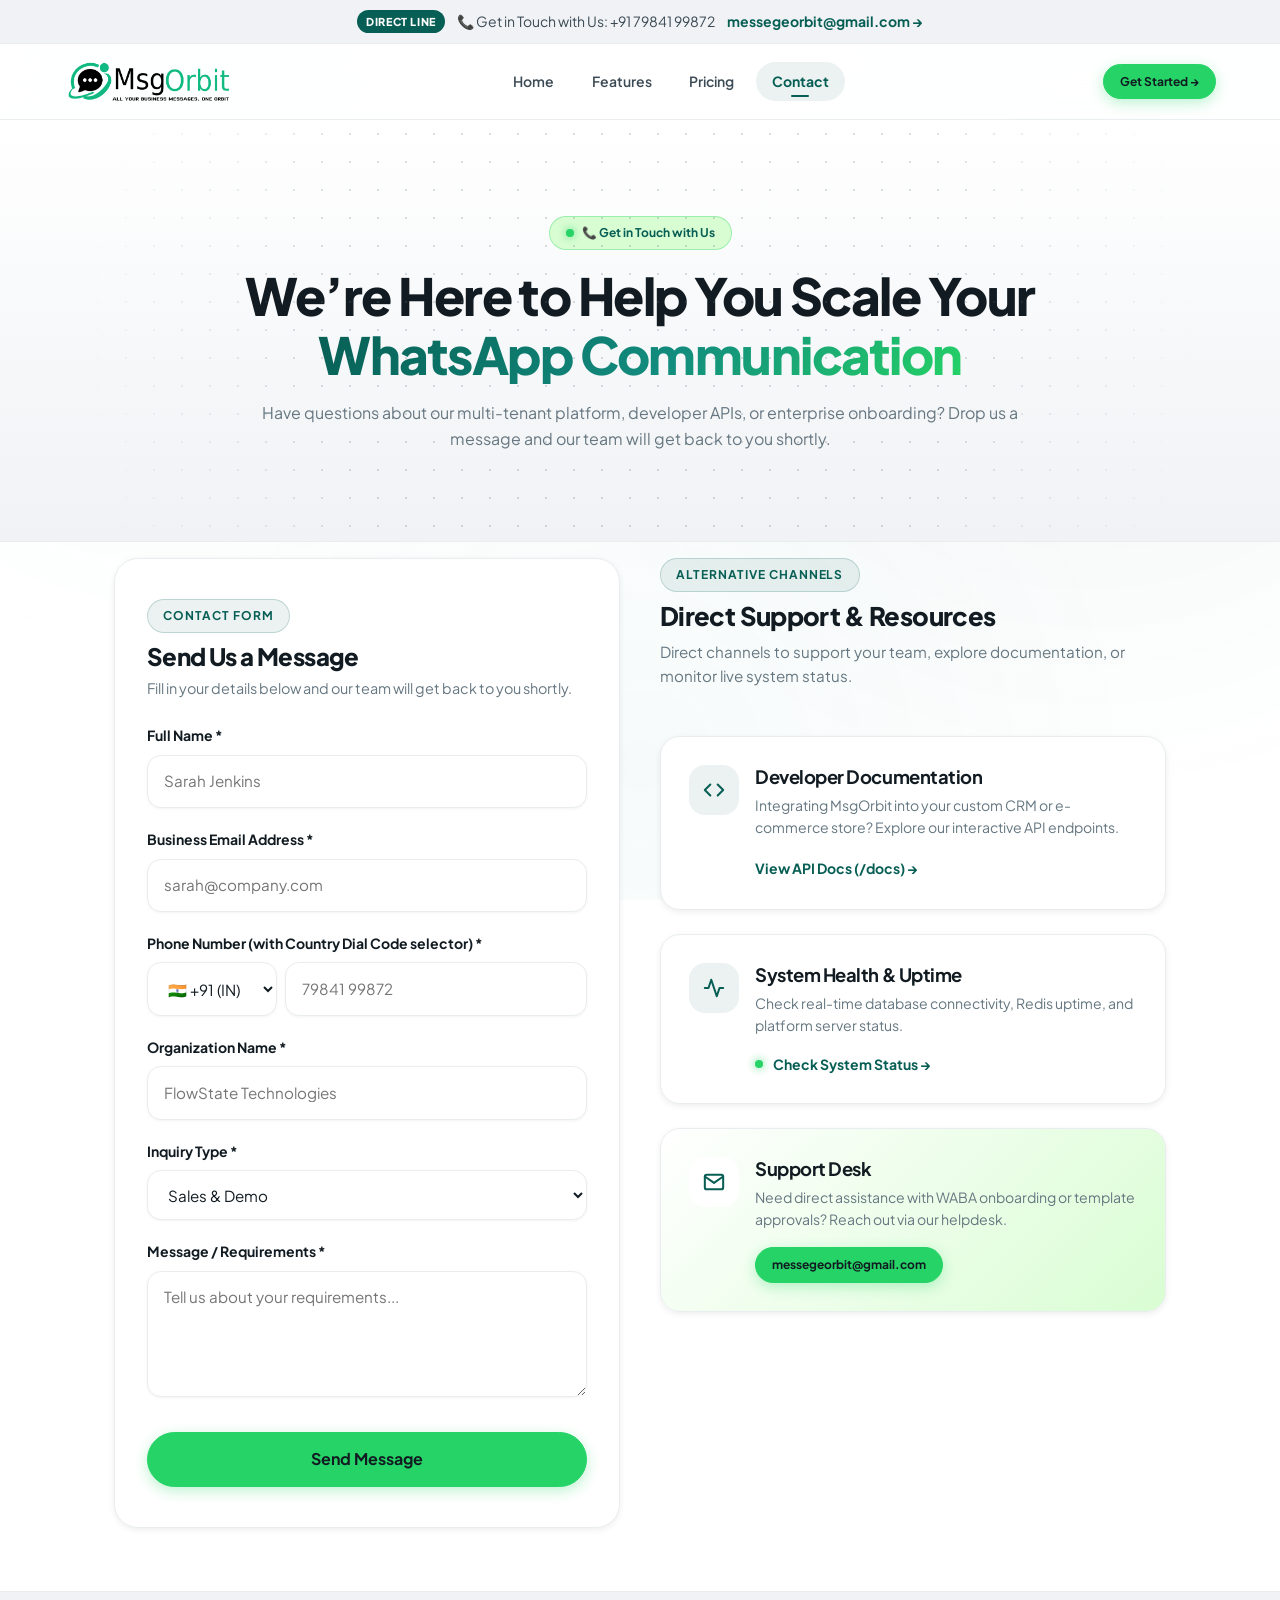
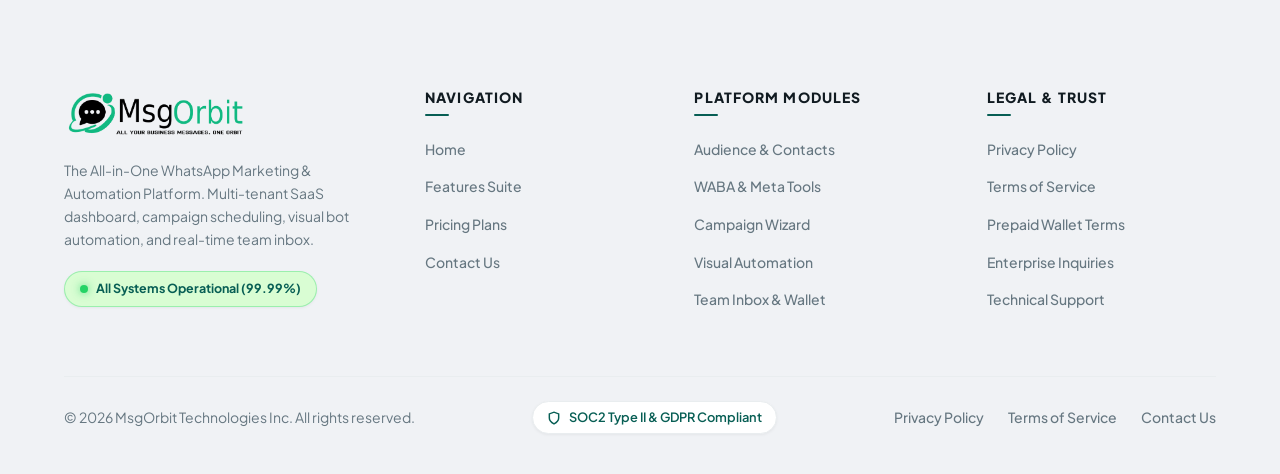
==== contact.html @ 4f94e197 "Remove interactive particle canvas and toast notification script; delete associated CSS styles; add " ====
<!DOCTYPE html>
<html lang="en">

<head>
  <meta charset="UTF-8">
  <meta name="viewport" content="width=device-width, initial-scale=1.0">
  <title>MsgOrbit | Get in Touch with Us &amp; Direct Support</title>
  <meta name="description" content="We’re here to help you scale your WhatsApp communication. Have questions about our multi-tenant platform, developer APIs, or enterprise onboarding? Drop us a message and our team will get back to you shortly.">
  <link rel="icon" type="image/png" href="assets/images/fav.png">
  <link rel="stylesheet" href="assets/css/style.css">
</head>

<body>

  <!-- LIGHT MESH BACKGROUND DECORATION -->
  <div class="light-mesh-glow" aria-hidden="true"></div>

  <!-- TOP ANNOUNCEMENT BAR -->
  <div class="top-announcement-bar">
    <span class="announcement-tag">DIRECT LINE</span>
    <span>📞 Get in Touch with Us: +91 79841 99872</span>
    <a href="mailto:messegeorbit@gmail.com" class="announcement-link">
      messegeorbit@gmail.com &rarr;
    </a>
  </div>

  <!-- HEADER / NAVBAR -->
  <header class="header">
    <div class="header-container">
      <a href="index.html" class="logo" aria-label="MsgOrbit Home">
        <img src="assets/images/logo.png" alt="MsgOrbit" class="brand-logo-img">
      </a>

      <!-- Desktop Navigation -->
      <nav class="nav-links">
        <a href="index.html" class="nav-link">Home</a>
        <a href="features.html" class="nav-link">Features</a>
        <a href="pricing.html" class="nav-link">Pricing</a>
        <a href="contact.html" class="nav-link active">Contact</a>
      </nav>

      <div class="nav-actions">
        <a href="contact.html" class="btn btn-primary btn-sm">Get Started &rarr;</a>
      </div>

      <!-- Mobile Hamburger Button -->
      <button class="menu-btn" aria-label="Toggle navigation menu">
        <span class="menu-line"></span>
        <span class="menu-line"></span>
        <span class="menu-line"></span>
      </button>
    </div>
  </header>

  <!-- Mobile Navigation Drawer -->
  <div class="mobile-nav">
    <nav class="mobile-links">
      <a href="index.html" class="mobile-link">Home</a>
      <a href="features.html" class="mobile-link">Features</a>
      <a href="pricing.html" class="mobile-link">Pricing</a>
      <a href="contact.html" class="mobile-link active">Contact</a>
    </nav>
    <div class="mobile-actions">
      <a href="contact.html" class="btn btn-primary btn-lg" style="width: 100%;">Get Started &rarr;</a>
    </div>
  </div>

  <!-- PAGE HEADER / HERO SECTION -->
  <section class="hero page-hero">
    <div class="hero-dot-bg"></div>

    <div class="container hero-content text-center">
      <div class="reveal">
        
        <!-- Eyebrow / Badge -->
        <div class="beacon-badge">
          <span class="beacon-dot"></span>
          <span>📞 Get in Touch with Us</span>
        </div>

        <!-- Headline -->
        <h1 class="hero-title">
          We’re Here to Help You Scale Your <br>
          <span class="hero-gradient-text">WhatsApp Communication</span>
        </h1>

        <!-- Subheadline -->
        <p class="hero-desc" style="max-width: 780px; margin: 0 auto 1.5rem;">
          Have questions about our multi-tenant platform, developer APIs, or enterprise onboarding? Drop us a message and our team will get back to you shortly.
        </p>

      </div>
    </div>
  </section>

  <!-- SECTION 1: CONTACT FORM & SECTION 2: ALTERNATIVE CHANNELS -->
  <section class="section-padding" style="padding-top: 1rem;">
    <div class="container" style="max-width: 1100px;">
      
      <div style="display: grid; grid-template-columns: repeat(auto-fit, minmax(320px, 1fr)); gap: 2.5rem; align-items: start;">
        
        <!-- Section 1: Contact Form -->
        <div class="card reveal" style="padding: 2.5rem 2rem; border-radius: var(--radius-2xl);">
          <div style="margin-bottom: 1.5rem;">
            <span class="section-tag" style="margin-bottom: 0.5rem;">Contact Form</span>
            <h2 style="font-size: 1.5rem; margin-bottom: 0.35rem;">Send Us a Message</h2>
            <p style="font-size: 0.9rem; color: var(--text-muted); margin: 0;">Fill in your details below and our team will get back to you shortly.</p>
          </div>

          <form id="contact-form">
            <div id="form-response-message" style="display: none; margin-bottom: 1.25rem;"></div>

            <!-- Full Name -->
            <div class="form-group">
              <label class="form-label" for="contact-fullname">Full Name *</label>
              <input type="text" id="contact-fullname" class="form-input" placeholder="Sarah Jenkins" required>
            </div>

            <!-- Business Email Address -->
            <div class="form-group">
              <label class="form-label" for="contact-email">Business Email Address *</label>
              <input type="email" id="contact-email" class="form-input" placeholder="sarah@company.com" required>
            </div>

            <!-- Phone Number (with Country Dial Code selector) -->
            <div class="form-group">
              <label class="form-label" for="contact-phone">Phone Number (with Country Dial Code selector) *</label>
              <div style="display: flex; gap: 0.5rem;">
                <select id="contact-dial-code" class="form-input" style="width: 130px; flex-shrink: 0; padding-right: 0.5rem;">
                  <option value="+91" selected>🇮🇳 +91 (IN)</option>
                  <option value="+1">🇺🇸 +1 (US)</option>
                  <option value="+44">🇬🇧 +44 (UK)</option>
                  <option value="+971">🇦🇪 +971 (UAE)</option>
                  <option value="+65">🇸🇬 +65 (SG)</option>
                  <option value="+61">🇦🇺 +61 (AU)</option>
                  <option value="+49">🇩🇪 +49 (DE)</option>
                </select>
                <input type="tel" id="contact-phone" class="form-input" placeholder="79841 99872" required>
              </div>
            </div>

            <!-- Organization Name -->
            <div class="form-group">
              <label class="form-label" for="contact-org">Organization Name *</label>
              <input type="text" id="contact-org" class="form-input" placeholder="FlowState Technologies" required>
            </div>

            <!-- Inquiry Type Dropdown -->
            <div class="form-group">
              <label class="form-label" for="contact-inquiry">Inquiry Type *</label>
              <select id="contact-inquiry" class="form-input" required>
                <option value="sales">Sales &amp; Demo</option>
                <option value="support">Technical Support</option>
                <option value="api">API Integration</option>
                <option value="billing">Billing / Wallet Top-Up</option>
              </select>
            </div>

            <!-- Message / Requirements -->
            <div class="form-group" style="margin-bottom: 1.75rem;">
              <label class="form-label" for="contact-msg">Message / Requirements *</label>
              <textarea id="contact-msg" class="form-input" rows="4" placeholder="Tell us about your requirements..." required></textarea>
            </div>

            <!-- Primary Button -->
            <button type="submit" class="btn btn-primary btn-lg" style="width: 100%;">Send Message</button>
          </form>
        </div>

        <!-- Section 2: Alternative Support & Developer Channels -->
        <div style="display: flex; flex-direction: column; gap: 1.5rem;">
          
          <div class="reveal">
            <span class="section-tag" style="margin-bottom: 0.5rem;">Alternative Channels</span>
            <h2 class="section-title" style="font-size: 1.6rem; text-align: left; margin-bottom: 0.5rem;">Direct Support &amp; Resources</h2>
            <p class="section-desc" style="text-align: left; font-size: 0.95rem; margin-bottom: 1.5rem;">Direct channels to support your team, explore documentation, or monitor live system status.</p>
          </div>

          <!-- Card 1: Developer Documentation -->
          <div class="card reveal delay-1" style="border-radius: var(--radius-xl); padding: 1.75rem;">
            <div style="display: flex; gap: 1rem; align-items: flex-start;">
              <div class="feature-icon-wrap" style="margin-bottom: 0; flex-shrink: 0;">
                <svg xmlns="http://www.w3.org/2000/svg" width="22" height="22" viewBox="0 0 24 24" fill="none" stroke="currentColor" stroke-width="2.2" stroke-linecap="round" stroke-linejoin="round">
                  <polyline points="16 18 22 12 16 6"></polyline>
                  <polyline points="8 6 2 12 8 18"></polyline>
                </svg>
              </div>
              <div>
                <h3 style="font-size: 1.15rem; margin-bottom: 0.35rem;">Developer Documentation</h3>
                <p style="font-size: 0.88rem; color: var(--text-muted); line-height: 1.55; margin-bottom: 1rem;">
                  Integrating MsgOrbit into your custom CRM or e-commerce store? Explore our interactive API endpoints.
                </p>
                <a href="index.html#developer" class="feature-link" style="margin-top: 0;">
                  View API Docs (/docs) &rarr;
                </a>
              </div>
            </div>
          </div>

          <!-- Card 2: System Health & Uptime -->
          <div id="status" class="card reveal delay-2" style="border-radius: var(--radius-xl); padding: 1.75rem;">
            <div style="display: flex; gap: 1rem; align-items: flex-start;">
              <div class="feature-icon-wrap" style="margin-bottom: 0; flex-shrink: 0;">
                <svg xmlns="http://www.w3.org/2000/svg" width="22" height="22" viewBox="0 0 24 24" fill="none" stroke="currentColor" stroke-width="2.2" stroke-linecap="round" stroke-linejoin="round">
                  <path d="M22 12h-4l-3 9L9 3l-3 9H2"></path>
                </svg>
              </div>
              <div>
                <h3 style="font-size: 1.15rem; margin-bottom: 0.35rem;">System Health &amp; Uptime</h3>
                <p style="font-size: 0.88rem; color: var(--text-muted); line-height: 1.55; margin-bottom: 1rem;">
                  Check real-time database connectivity, Redis uptime, and platform server status.
                </p>
                <div style="display: flex; align-items: center; gap: 0.6rem;">
                  <span class="beacon-dot"></span>
                  <a href="#status" class="feature-link" style="margin-top: 0; font-weight: 700; color: var(--primary-teal);">
                    Check System Status &rarr;
                  </a>
                </div>
              </div>
            </div>
          </div>

          <!-- Card 3: Support Desk -->
          <div class="card reveal delay-3" style="border-radius: var(--radius-xl); padding: 1.75rem; background: linear-gradient(135deg, var(--bg-surface-card) 0%, var(--brand-green-subtle) 100%);">
            <div style="display: flex; gap: 1rem; align-items: flex-start;">
              <div class="feature-icon-wrap" style="margin-bottom: 0; flex-shrink: 0; background-color: #FFFFFF;">
                <svg xmlns="http://www.w3.org/2000/svg" width="22" height="22" viewBox="0 0 24 24" fill="none" stroke="currentColor" stroke-width="2.2" stroke-linecap="round" stroke-linejoin="round">
                  <path d="M4 4h16c1.1 0 2 .9 2 2v12c0 1.1-.9 2-2 2H4c-1.1 0-2-.9-2-2V6c0-1.1.9-2 2-2z"></path>
                  <polyline points="22,6 12,13 2,6"></polyline>
                </svg>
              </div>
              <div>
                <h3 style="font-size: 1.15rem; margin-bottom: 0.35rem;">Support Desk</h3>
                <p style="font-size: 0.88rem; color: var(--text-muted); line-height: 1.55; margin-bottom: 1rem;">
                  Need direct assistance with WABA onboarding or template approvals? Reach out via our helpdesk.
                </p>
                <a href="mailto:messegeorbit@gmail.com" class="btn btn-primary btn-sm" style="display: inline-flex;">
                  messegeorbit@gmail.com
                </a>
              </div>
            </div>
          </div>

        </div>

      </div>

    </div>
  </section>

  <!-- FOOTER -->
  <footer class="footer">
    <div class="container">
      <div class="footer-grid">
        
        <!-- Brand Column -->
        <div class="footer-brand-col">
          <a href="index.html" class="logo footer-logo" aria-label="MsgOrbit Home">
            <img src="assets/images/logo.png" alt="MsgOrbit" class="brand-logo-img">
          </a>
          <p class="footer-brand-desc">
            The All-in-One WhatsApp Marketing &amp; Automation Platform. Multi-tenant SaaS dashboard, campaign scheduling, visual bot automation, and real-time team inbox.
          </p>
          <div class="footer-status-pill">
            <span class="footer-status-dot"></span>
            All Systems Operational (99.99%)
          </div>
        </div>

        <!-- Col 1: Platform Navigation -->
        <div>
          <h4 class="footer-col-heading">Navigation</h4>
          <ul class="footer-link-list">
            <li class="footer-link-item"><a href="index.html">Home</a></li>
            <li class="footer-link-item"><a href="features.html">Features Suite</a></li>
            <li class="footer-link-item"><a href="pricing.html">Pricing Plans</a></li>
            <li class="footer-link-item"><a href="contact.html">Contact Us</a></li>
          </ul>
        </div>

        <!-- Col 2: Platform Modules -->
        <div>
          <h4 class="footer-col-heading">Platform Modules</h4>
          <ul class="footer-link-list">
            <li class="footer-link-item"><a href="features.html#module-contacts">Audience &amp; Contacts</a></li>
            <li class="footer-link-item"><a href="features.html#module-waba">WABA &amp; Meta Tools</a></li>
            <li class="footer-link-item"><a href="features.html#module-campaigns">Campaign Wizard</a></li>
            <li class="footer-link-item"><a href="features.html#module-bots">Visual Automation</a></li>
            <li class="footer-link-item"><a href="features.html#module-inbox">Team Inbox &amp; Wallet</a></li>
          </ul>
        </div>

        <!-- Col 3: Legal & Trust -->
        <div>
          <h4 class="footer-col-heading">Legal &amp; Trust</h4>
          <ul class="footer-link-list">
            <li class="footer-link-item"><a href="privacy.html">Privacy Policy</a></li>
            <li class="footer-link-item"><a href="terms.html">Terms of Service</a></li>
            <li class="footer-link-item"><a href="pricing.html#wallet">Prepaid Wallet Terms</a></li>
            <li class="footer-link-item"><a href="contact.html">Enterprise Inquiries</a></li>
            <li class="footer-link-item"><a href="contact.html">Technical Support</a></li>
          </ul>
        </div>

      </div>

      <!-- Bottom Bar -->
      <div class="footer-bottom-bar">
        <div>&copy; 2026 MsgOrbit Technologies Inc. All rights reserved.</div>
        <div class="footer-compliance-tag">
          <svg xmlns="http://www.w3.org/2000/svg" width="14" height="14" viewBox="0 0 24 24" fill="none" stroke="currentColor" stroke-width="2.5"><path d="M12 22s8-4 8-10V5l-8-3-8 3v7c0 6 8 10 8 10z"/></svg>
          <span>SOC2 Type II &amp; GDPR Compliant</span>
        </div>
        <div class="footer-legal-links-wrap">
          <a href="privacy.html">Privacy Policy</a>
          <a href="terms.html">Terms of Service</a>
          <a href="contact.html">Contact Us</a>
        </div>
      </div>
    </div>
  </footer>

    <!-- SCROLL TO TOP (BOTTOM TO TOP) FLOATING BUTTON -->
  <button id="scrollTopBtn" class="scroll-top-btn" aria-label="Scroll to top" title="Scroll to top">
    <svg xmlns="http://www.w3.org/2000/svg" width="22" height="22" viewBox="0 0 24 24" fill="none" stroke="currentColor" stroke-width="2.5" stroke-linecap="round" stroke-linejoin="round">
      <polyline points="18 15 12 9 6 15"></polyline>
    </svg>
  </button>

  <!-- Unified Interactive JavaScript -->
  <script src="assets/js/script.js"></script>
</body>

</html>
---- assets/css/style.css ----
/* 
================================================================================
MsgOrbit — Modern WhatsApp Web-Inspired Design System (Light Theme Only)
================================================================================
Aesthetic: Official WhatsApp Web Light UI (Primary Teal, Brand Green, Crisp Charcoal)
Tokens: Clean CSS Custom Properties (:root) with zero specificity hacks
Typography: Plus Jakarta Sans / Inter modern sans-serif with centralized heading styles
Micro-Interactions: Fluid cubic-bezier(0.4, 0, 0.2, 1) hover states & scroll reveals
================================================================================
*/

/* 1. Google Fonts Import */
@import url('https://fonts.googleapis.com/css2?family=Plus+Jakarta+Sans:wght@400;500;600;700;800&family=Fira+Code:wght@400;500;600&display=swap');

/* 2. Centralized CSS Custom Properties (:root) */
:root {
  /* --- WhatsApp Official Web Color Tokens --- */
  --primary-teal: #075E54;
  --primary-teal-dark: #054C44;
  --primary-teal-hover: #0a7c6f;
  --primary-teal-light: rgba(7, 94, 84, 0.08);
  --primary-teal-subtle: rgba(7, 94, 84, 0.14);
  --primary-teal-border: rgba(7, 94, 84, 0.2);

  --brand-green: #25D366;
  --brand-green-hover: #20bd5a;
  --brand-green-dark: #128C7E;
  --brand-green-light: rgba(37, 211, 102, 0.12);
  --brand-green-subtle: #D9FDD3;
  --brand-green-border: rgba(37, 211, 102, 0.35);

  --bg-main: #FFFFFF;
  --bg-surface: #F0F2F5;
  --bg-surface-hover: #E9EDEF;
  --bg-surface-card: #FFFFFF;
  --bg-chat-wallpaper: #EFEAE2;
  --bg-chat-out: #D9FDD3;
  --bg-chat-in: #FFFFFF;

  --text-main: #111B21;
  --text-secondary: #3B4A54;
  --text-muted: #667781;
  --text-light: #8696A0;
  --text-white: #FFFFFF;

  --border-light: #E9EDEF;
  --border-subtle: #D1D7DB;
  --border-focus: #075E54;

  /* --- Semantic & Design System Aliases --- */
  --color-primary: var(--primary-teal);
  --color-primary-hover: var(--primary-teal-dark);
  --color-primary-light: var(--primary-teal-light);
  --color-primary-border: var(--primary-teal-border);
  --color-accent: var(--brand-green);
  --color-accent-hover: var(--brand-green-hover);
  --color-background: var(--bg-main);
  --color-surface: var(--bg-surface-card);
  --color-surface-subtle: var(--bg-surface);
  --color-surface-hover: var(--bg-surface-hover);
  --color-border: var(--border-light);
  --color-border-hover: var(--border-subtle);
  --color-text: var(--text-main);
  --color-text-secondary: var(--text-secondary);
  --color-text-muted: var(--text-muted);
  --color-text-light: var(--text-light);

  /* Status Colors */
  --color-green: #128C7E;
  --color-green-bg: #D9FDD3;
  --color-green-border: #86efac;
  --color-blue: #0084FF;
  --color-blue-bg: #E7F3FF;
  --color-blue-border: #BAE6FD;
  --color-amber: #D97706;
  --color-amber-bg: #FEF3C7;
  --color-amber-border: #FDE68A;
  --color-purple: #7C3AED;
  --color-purple-bg: #F3E8FF;
  --color-purple-border: #DDD6FE;
  --color-red: #DC2626;
  --color-red-bg: #FEF2F2;
  --color-red-border: #FECACA;

  /* Typography Scale */
  --font-heading: 'Plus Jakarta Sans', -apple-system, BlinkMacSystemFont, 'Segoe UI', Roboto, Helvetica, Arial, sans-serif;
  --font-body: 'Plus Jakarta Sans', -apple-system, BlinkMacSystemFont, 'Segoe UI', Roboto, Helvetica, Arial, sans-serif;
  --font-mono: 'Fira Code', ui-monospace, SFMono-Regular, Menlo, Monaco, Consolas, monospace;

  --fs-display: clamp(2.4rem, 5vw, 3.8rem);
  --fs-h1: clamp(2.1rem, 4vw, 3.25rem);
  --fs-h2: clamp(1.65rem, 3vw, 2.35rem);
  --fs-h3: clamp(1.2rem, 2vw, 1.45rem);
  --fs-h4: 1.125rem;
  --fs-body-lg: 1.125rem;
  --fs-body: 1rem;
  --fs-body-sm: 0.875rem;
  --fs-body-xs: 0.75rem;

  /* Fluid Spacing Scale */
  --spacing-xs: 0.5rem;   /* 8px */
  --spacing-sm: 1rem;     /* 16px */
  --spacing-md: 1.5rem;   /* 24px */
  --spacing-lg: 2.5rem;   /* 40px */
  --spacing-xl: 4rem;     /* 64px */
  --spacing-2xl: 6rem;    /* 96px */
  --container-max: 1200px;

  /* Rounded Corner Radii */
  --radius-xs: 6px;
  --radius-sm: 10px;
  --radius-md: 14px;
  --radius-lg: 16px;
  --radius-xl: 20px;
  --radius-2xl: 24px;
  --radius-full: 9999px;

  /* WhatsApp Clean Elevation Shadows */
  --shadow-xs: 0 1px 3px rgba(11, 20, 26, 0.05);
  --shadow-sm: 0 2px 6px rgba(11, 20, 26, 0.07);
  --shadow-md: 0 6px 18px rgba(11, 20, 26, 0.08);
  --shadow-lg: 0 12px 32px rgba(11, 20, 26, 0.10);
  --shadow-xl: 0 20px 48px rgba(11, 20, 26, 0.12);
  --shadow-hover: 0 14px 34px rgba(7, 94, 84, 0.13);
  --shadow-green-glow: 0 8px 24px rgba(37, 211, 102, 0.32);
  --shadow-teal-glow: 0 8px 24px rgba(7, 94, 84, 0.22);

  /* Micro-Interaction Easing */
  --ease-whatsapp: cubic-bezier(0.4, 0, 0.2, 1);
  --transition-fast: 180ms var(--ease-whatsapp);
  --transition-base: 300ms var(--ease-whatsapp);
  --transition-slow: 450ms var(--ease-whatsapp);
}

/* 3. Global Reset & Base Styles */
*, *::before, *::after {
  box-sizing: border-box;
  margin: 0;
  padding: 0;
}

html {
  scroll-behavior: smooth;
  font-size: 16px;
  -webkit-text-size-adjust: 100%;
}

body {
  background-color: var(--bg-main);
  color: var(--text-main);
  font-family: var(--font-body);
  font-size: var(--fs-body);
  line-height: 1.6;
  -webkit-font-smoothing: antialiased;
  -moz-osx-font-smoothing: grayscale;
  overflow-x: hidden;
  min-height: 100vh;
  display: flex;
  flex-direction: column;
}

/* Centralized Heading Typography */
h1, h2, h3, h4, h5, h6,
.h1, .h2, .h3, .h4, .h5, .h6,
.hero-title, .section-title, .page-hero-title,
.why-card-title, .feature-title, .pricing-plan-name,
.feature-category-title, .cta-title {
  font-family: var(--font-heading);
  color: var(--text-main);
  font-weight: 800;
  letter-spacing: -0.025em;
  line-height: 1.2;
}

h1, .h1, .hero-title, .page-hero-title {
  font-size: var(--fs-h1);
  font-weight: 800;
  letter-spacing: -0.03em;
  line-height: 1.15;
}

h2, .h2, .section-title, .feature-category-title, .cta-title {
  font-size: var(--fs-h2);
  font-weight: 800;
  letter-spacing: -0.025em;
  line-height: 1.25;
}

h3, .h3, .why-card-title, .feature-title, .pricing-plan-name {
  font-size: var(--fs-h3);
  font-weight: 700;
  line-height: 1.35;
}

h4, .h4 {
  font-size: var(--fs-h4);
  font-weight: 600;
  line-height: 1.4;
}

p {
  color: var(--text-muted);
  line-height: 1.65;
}

a {
  color: inherit;
  text-decoration: none;
  transition: all var(--transition-fast);
}

img, svg {
  display: block;
  max-width: 100%;
}

button, input, select, textarea {
  font: inherit;
}

::selection {
  background-color: var(--brand-green-subtle);
  color: var(--primary-teal);
}

/* Custom Scrollbar */
::-webkit-scrollbar {
  width: 9px;
  height: 9px;
}
::-webkit-scrollbar-track {
  background: var(--bg-surface);
}
::-webkit-scrollbar-thumb {
  background: var(--border-subtle);
  border-radius: var(--radius-full);
}
::-webkit-scrollbar-thumb:hover {
  background: var(--text-light);
}

/* 4. Layout & Grid Containers */
.container {
  width: 100%;
  max-width: var(--container-max);
  margin-left: auto;
  margin-right: auto;
  padding-left: var(--spacing-md);
  padding-right: var(--spacing-md);
}

.section-padding {
  padding: var(--spacing-xl) 0;
}

.text-center {
  text-align: center;
}

.section-header {
  text-align: center;
  max-width: 760px;
  margin: 0 auto var(--spacing-xl);
}

.section-tag {
  display: inline-block;
  background-color: var(--primary-teal-light);
  color: var(--primary-teal);
  border: 1px solid var(--primary-teal-border);
  font-size: var(--fs-body-xs);
  font-weight: 700;
  text-transform: uppercase;
  letter-spacing: 0.08em;
  padding: 0.4rem 0.95rem;
  border-radius: var(--radius-full);
  margin-bottom: var(--spacing-xs);
}

.section-title, .dark-section-title {
  font-size: var(--fs-h2);
  color: var(--text-main);
  margin-bottom: var(--spacing-xs);
}

.section-desc, .dark-section-desc {
  font-size: var(--fs-body-lg);
  color: var(--text-muted);
  line-height: 1.6;
}

/* WhatsApp Gradient Accent Text */
.hero-gradient-text, .gradient-text {
  background: linear-gradient(135deg, var(--primary-teal) 0%, #128C7E 55%, var(--brand-green) 100%);
  -webkit-background-clip: text;
  -webkit-text-fill-color: transparent;
  display: inline-block;
}

/* 5. Background Glow & Mesh */
.light-mesh-glow {
  position: fixed;
  top: 0;
  left: 0;
  width: 100vw;
  height: 100vh;
  z-index: -10;
  pointer-events: none;
  overflow: hidden;
  background: 
    radial-gradient(circle at 15% 15%, rgba(37, 211, 102, 0.05) 0%, transparent 40%),
    radial-gradient(circle at 85% 25%, rgba(7, 94, 84, 0.06) 0%, transparent 45%),
    radial-gradient(circle at 50% 85%, rgba(18, 140, 126, 0.04) 0%, transparent 50%);
}

.hero-dot-bg {
  position: absolute;
  inset: 0;
  background-image: radial-gradient(rgba(102, 119, 129, 0.25) 1.2px, transparent 1.2px);
  background-size: 28px 28px;
  mask-image: radial-gradient(circle at 50% 50%, black 45%, transparent 85%);
  pointer-events: none;
  z-index: 1;
}

/* 6. Top Announcement Bar */
.top-announcement-bar {
  background-color: var(--bg-surface);
  border-bottom: 1px solid var(--border-light);
  padding: 0.6rem var(--spacing-sm);
  font-size: var(--fs-body-sm);
  color: var(--text-secondary);
  display: flex;
  align-items: center;
  justify-content: center;
  gap: 0.75rem;
  text-align: center;
  z-index: 1001;
  position: relative;
}

.announcement-tag, .announcement-pill {
  background-color: var(--primary-teal);
  color: #FFFFFF;
  font-size: 0.68rem;
  font-weight: 800;
  padding: 0.2rem 0.55rem;
  border-radius: var(--radius-full);
  text-transform: uppercase;
  letter-spacing: 0.06em;
}

.announcement-link {
  color: var(--primary-teal);
  font-weight: 700;
  display: inline-flex;
  align-items: center;
  gap: 0.25rem;
  transition: transform var(--transition-fast), color var(--transition-fast);
}

.announcement-link:hover {
  color: var(--primary-teal-dark);
  transform: translateX(3px);
}

/* 7. Header & Navigation */
.header, .futuristic-header {
  position: sticky;
  top: 0;
  z-index: 1000;
  background: rgba(255, 255, 255, 0.88);
  backdrop-filter: blur(16px);
  -webkit-backdrop-filter: blur(16px);
  border-bottom: 1px solid rgba(233, 237, 239, 0.9);
  transition: background 0.3s cubic-bezier(0.4, 0, 0.2, 1), box-shadow 0.3s cubic-bezier(0.4, 0, 0.2, 1), border-color 0.3s cubic-bezier(0.4, 0, 0.2, 1);
}

.header-scrolled {
  background: rgba(255, 255, 255, 0.98);
  box-shadow: 0 4px 20px rgba(11, 20, 26, 0.06);
  border-bottom-color: var(--border-light);
}

.header-container, .nav-container, .futuristic-nav-wrap {
  display: flex;
  align-items: center;
  justify-content: space-between;
  padding: 0.85rem var(--spacing-md);
  max-width: var(--container-max);
  margin: 0 auto;
  gap: 1.5rem;
}

.logo {
  display: flex;
  align-items: center;
  text-decoration: none;
  transition: opacity 0.2s cubic-bezier(0.4, 0, 0.2, 1), transform 0.2s cubic-bezier(0.4, 0, 0.2, 1);
}

.logo:hover {
  opacity: 0.92;
  transform: translateY(-1px);
}

.brand-logo-img {
  height: 48px;
  width: auto;
  object-fit: contain;
  display: block;
}

.footer-logo .brand-logo-img {
  height: 52px;
}

.nav-links, .futuristic-links {
  display: flex;
  align-items: center;
  gap: 0.35rem;
}

.nav-link, .nav-link-futuristic {
  position: relative;
  color: var(--text-secondary);
  font-size: var(--fs-body-sm);
  font-weight: 600;
  padding: 0.5rem 1rem;
  border-radius: var(--radius-full);
  transition: color 0.25s cubic-bezier(0.4, 0, 0.2, 1), background-color 0.25s cubic-bezier(0.4, 0, 0.2, 1);
  display: inline-flex;
  align-items: center;
  gap: 0.4rem;
  text-decoration: none;
}

.nav-link::after, .nav-link-futuristic::after {
  content: '';
  position: absolute;
  bottom: 4px;
  left: 50%;
  width: 0;
  height: 2px;
  background-color: var(--primary-teal);
  border-radius: 2px;
  transition: width 0.25s cubic-bezier(0.4, 0, 0.2, 1), transform 0.25s cubic-bezier(0.4, 0, 0.2, 1);
  transform: translateX(-50%);
}

.nav-link:hover, .nav-link-futuristic:hover {
  color: var(--primary-teal);
  background-color: var(--primary-teal-light);
}

.nav-link:hover::after, .nav-link-futuristic:hover::after,
.nav-link.active::after, .nav-link-futuristic.active::after {
  width: 18px;
}

.nav-link.active, .nav-link-futuristic.active {
  color: var(--primary-teal);
  font-weight: 700;
  background-color: var(--primary-teal-light);
}

.nav-actions, .futuristic-actions {
  display: flex;
  align-items: center;
  gap: 0.75rem;
}

/* Mobile Hamburger Menu */
.menu-btn {
  display: none;
  flex-direction: column;
  justify-content: center;
  align-items: center;
  gap: 5px;
  width: 44px;
  height: 44px;
  background: transparent;
  border: none;
  cursor: pointer;
  z-index: 1010;
  padding: 10px;
  border-radius: var(--radius-sm);
  transition: background-color var(--transition-fast);
}

.menu-btn:hover {
  background-color: var(--primary-teal-light);
}

.menu-line {
  width: 22px;
  height: 2.5px;
  background-color: var(--text-main);
  border-radius: 2px;
  transition: all 0.3s cubic-bezier(0.4, 0, 0.2, 1);
}

.menu-btn.active .menu-line:nth-child(1) {
  transform: translateY(7.5px) rotate(45deg);
  background-color: var(--primary-teal);
}
.menu-btn.active .menu-line:nth-child(2) {
  opacity: 0;
  transform: scaleX(0);
}
.menu-btn.active .menu-line:nth-child(3) {
  transform: translateY(-7.5px) rotate(-45deg);
  background-color: var(--primary-teal);
}

.mobile-nav {
  position: fixed;
  top: 0;
  left: 0;
  width: 100%;
  height: 100vh;
  height: 100dvh;
  background: rgba(255, 255, 255, 0.98);
  backdrop-filter: blur(20px);
  -webkit-backdrop-filter: blur(20px);
  z-index: 1005;
  display: flex;
  flex-direction: column;
  padding: 90px 1.5rem 2rem;
  transform: translateY(-100%);
  opacity: 0;
  visibility: hidden;
  transition: transform 0.35s cubic-bezier(0.4, 0, 0.2, 1),
              opacity 0.3s cubic-bezier(0.4, 0, 0.2, 1),
              visibility 0.3s cubic-bezier(0.4, 0, 0.2, 1);
  border-bottom: 1px solid var(--border-light);
  overflow-y: auto;
  -webkit-overflow-scrolling: touch;
}

.mobile-nav.active {
  transform: translateY(0);
  opacity: 1;
  visibility: visible;
}

.mobile-links {
  display: flex;
  flex-direction: column;
  gap: 0.25rem;
  margin-bottom: 2rem;
}

.mobile-link {
  color: var(--text-main);
  font-size: 1.15rem;
  font-weight: 700;
  padding: 0.9rem 0.5rem;
  border-bottom: 1px solid var(--border-light);
  transition: color var(--transition-fast), background-color var(--transition-fast);
  border-radius: var(--radius-xs);
  display: flex;
  align-items: center;
}

.mobile-link:hover, .mobile-link.active {
  color: var(--primary-teal);
  background-color: var(--primary-teal-light);
  padding-left: 0.85rem;
}

/* 8. Buttons & WhatsApp Tactile Feedback */
.btn {
  display: inline-flex;
  align-items: center;
  justify-content: center;
  gap: 0.5rem;
  font-family: var(--font-body);
  font-size: var(--fs-body-sm);
  font-weight: 700;
  padding: 0.7rem 1.45rem;
  border-radius: var(--radius-full);
  border: 1px solid transparent;
  cursor: pointer;
  transition: all 0.3s cubic-bezier(0.4, 0, 0.2, 1);
  text-decoration: none;
  white-space: nowrap;
}

.btn-primary, .btn-neon-cta, .btn-gradient-primary {
  background-color: var(--brand-green);
  color: #111B21;
  border-color: var(--brand-green);
  box-shadow: 0 4px 14px rgba(37, 211, 102, 0.3);
}

.btn-primary:hover, .btn-neon-cta:hover, .btn-gradient-primary:hover {
  background-color: var(--brand-green-hover);
  border-color: var(--brand-green-hover);
  color: #111B21;
  transform: translateY(-2px);
  box-shadow: 0 8px 22px rgba(37, 211, 102, 0.42);
}

.btn-secondary, .btn-glass-secondary {
  background-color: var(--bg-surface);
  color: var(--text-main);
  border-color: var(--border-light);
  box-shadow: var(--shadow-xs);
}

.btn-secondary:hover, .btn-glass-secondary:hover {
  background-color: var(--bg-surface-hover);
  border-color: var(--border-subtle);
  color: var(--primary-teal);
  transform: translateY(-2px);
  box-shadow: var(--shadow-sm);
}

.btn-outline {
  background-color: transparent;
  color: var(--primary-teal);
  border-color: var(--primary-teal);
}

.btn-outline:hover {
  background-color: var(--primary-teal-light);
  color: var(--primary-teal-dark);
  transform: translateY(-2px);
}

.btn-sm {
  padding: 0.45rem 1rem;
  font-size: var(--fs-body-xs);
}

.btn-lg {
  padding: 0.85rem 2rem;
  font-size: var(--fs-body);
}

/* 9. Badges & Status Indicators */
.badge {
  display: inline-flex;
  align-items: center;
  gap: 0.4rem;
  padding: 0.35rem 0.85rem;
  font-size: var(--fs-body-xs);
  font-weight: 700;
  border-radius: var(--radius-full);
  text-transform: uppercase;
  letter-spacing: 0.05em;
  line-height: 1;
}

.badge-green {
  background-color: var(--brand-green-subtle);
  color: var(--primary-teal);
  border: 1px solid var(--brand-green-border);
}

.badge-blue {
  background-color: var(--color-blue-bg);
  color: var(--color-blue);
  border: 1px solid var(--color-blue-border);
}

.badge-purple {
  background-color: var(--color-purple-bg);
  color: var(--color-purple);
  border: 1px solid var(--color-purple-border);
}

.badge-amber, .badge-yellow {
  background-color: var(--color-amber-bg);
  color: var(--color-amber);
  border: 1px solid var(--color-amber-border);
}

.badge-red {
  background-color: var(--color-red-bg);
  color: var(--color-red);
  border: 1px solid var(--color-red-border);
}

.beacon-badge {
  display: inline-flex;
  align-items: center;
  gap: 0.5rem;
  background-color: var(--brand-green-subtle);
  border: 1px solid var(--brand-green-border);
  padding: 0.4rem 1rem;
  border-radius: var(--radius-full);
  font-size: var(--fs-body-xs);
  font-weight: 700;
  color: var(--primary-teal);
  margin-bottom: var(--spacing-sm);
}

.beacon-dot, .status-dot-green, .footer-status-dot {
  width: 8px;
  height: 8px;
  border-radius: 50%;
  background-color: var(--brand-green);
  box-shadow: 0 0 8px rgba(37, 211, 102, 0.8);
}

/* 10. Cards & Smooth Surfaces */
.card, .glass-card, .why-card, .feature-card, .solution-card, .security-card {
  background-color: var(--bg-surface-card);
  border: 1px solid var(--border-light);
  border-radius: var(--radius-xl);
  padding: var(--spacing-md);
  box-shadow: var(--shadow-sm);
  transition: all 0.3s cubic-bezier(0.4, 0, 0.2, 1);
}

.card:hover, .glass-card:hover, .why-card:hover, .feature-card:hover, .solution-card:hover, .security-card:hover {
  border-color: rgba(7, 94, 84, 0.25);
  box-shadow: var(--shadow-hover);
  transform: translateY(-4px);
}

/* 11. Hero Sections */
.hero, .page-hero {
  position: relative;
  padding: var(--spacing-2xl) 0 var(--spacing-xl);
  text-align: center;
  overflow: hidden;
  background: linear-gradient(180deg, #FFFFFF 0%, var(--bg-surface) 100%);
  border-bottom: 1px solid var(--border-light);
}

.hero-title, .page-hero-title {
  max-width: 880px;
  margin-left: auto;
  margin-right: auto;
  margin-bottom: var(--spacing-sm);
}

.hero-desc, .page-hero-desc {
  max-width: 680px;
  margin: 0 auto var(--spacing-lg);
}

.hero-actions {
  display: flex;
  gap: 1rem;
  justify-content: center;
  flex-wrap: wrap;
  margin-bottom: var(--spacing-xl);
}

/* 12. Interactive Showcase Tabs & Console */
.showcase-tab-bar {
  display: flex;
  justify-content: center;
  margin-bottom: var(--spacing-lg);
}

.showcase-tabs {
  display: inline-flex;
  gap: 0.5rem;
  background-color: var(--bg-surface);
  padding: 0.4rem;
  border-radius: var(--radius-full);
  border: 1px solid var(--border-light);
  box-shadow: var(--shadow-xs);
  margin-bottom: 2rem;
  justify-content: center;
}

.showcase-tab {
  padding: 0.65rem 1.4rem;
  border-radius: var(--radius-full);
  font-weight: 700;
  color: var(--text-secondary);
  font-size: var(--fs-body-sm);
  transition: all 0.3s cubic-bezier(0.4, 0, 0.2, 1);
  background: transparent;
  border: none;
  cursor: pointer;
  display: inline-flex;
  align-items: center;
  gap: 0.5rem;
}

.showcase-tab:hover {
  color: var(--primary-teal);
}

.showcase-tab.active {
  background-color: var(--primary-teal);
  color: #FFFFFF;
  box-shadow: 0 4px 12px rgba(7, 94, 84, 0.25);
}

.mock-ui-content {
  display: none;
  opacity: 0;
  transform: translateY(6px);
  transition: opacity 0.25s ease, transform 0.25s ease;
}

.mock-ui-content.active {
  display: block;
  opacity: 1;
  transform: translateY(0);
}

/* Mockup Window */
.mockup-window, .dashboard-mockup {
  background-color: var(--bg-surface-card);
  border: 1px solid var(--border-light);
  border-radius: var(--radius-2xl);
  box-shadow: var(--shadow-xl);
  overflow: hidden;
  text-align: left;
  max-width: 1040px;
  margin: 0 auto;
}

.mockup-header {
  background-color: var(--bg-surface);
  border-bottom: 1px solid var(--border-light);
  padding: 0.85rem 1.25rem;
  display: flex;
  align-items: center;
  gap: 1.25rem;
}

.mockup-dots {
  display: flex;
  gap: 7px;
}

.mockup-dot {
  width: 11px;
  height: 11px;
  border-radius: 50%;
}

.mockup-dot.red { background-color: #EF4444; }
.mockup-dot.yellow { background-color: #F59E0B; }
.mockup-dot.green { background-color: #25D366; }

.mockup-url-bar {
  background-color: #FFFFFF;
  border: 1px solid var(--border-subtle);
  border-radius: var(--radius-full);
  padding: 0.35rem 1rem;
  font-size: 0.8rem;
  color: var(--text-muted);
  font-family: var(--font-mono);
  flex-grow: 1;
  max-width: 480px;
}

.mockup-body {
  display: grid;
  grid-template-columns: 200px 1fr;
  min-height: 400px;
}

.mockup-sidebar {
  background-color: var(--bg-surface);
  border-right: 1px solid var(--border-light);
  padding: 1.25rem 0.85rem;
  display: flex;
  flex-direction: column;
  gap: 0.35rem;
}

.mockup-sidebar-item {
  padding: 0.65rem 0.85rem;
  border-radius: var(--radius-md);
  font-size: var(--fs-body-sm);
  font-weight: 600;
  color: var(--text-secondary);
  transition: all var(--transition-fast);
  cursor: pointer;
}

.mockup-sidebar-item:hover {
  background-color: var(--bg-surface-hover);
  color: var(--text-main);
}

.mockup-sidebar-item.active {
  background-color: var(--primary-teal-light);
  color: var(--primary-teal);
  font-weight: 700;
}

.mockup-main {
  padding: 1.75rem;
  background-color: #FFFFFF;
}

.mockup-table-container {
  overflow-x: auto;
}

.mockup-table {
  width: 100%;
  border-collapse: collapse;
  font-size: var(--fs-body-sm);
  text-align: left;
}

.mockup-table th {
  padding: 0.85rem 1rem;
  background-color: var(--bg-surface);
  color: var(--text-secondary);
  font-weight: 700;
  border-bottom: 1px solid var(--border-light);
}

.mockup-table td {
  padding: 1rem;
  border-bottom: 1px solid var(--border-light);
  color: var(--text-main);
}

/* 13. Analytics Counters Section */
.analytics-section {
  background-color: var(--bg-surface);
  border-top: 1px solid var(--border-light);
  border-bottom: 1px solid var(--border-light);
}

.analytics-counters {
  display: grid;
  grid-template-columns: repeat(auto-fit, minmax(220px, 1fr));
  gap: 2rem;
  text-align: center;
}

.counter-card {
  padding: 1.25rem;
  background: var(--bg-surface-card);
  border: 1px solid var(--border-light);
  border-radius: var(--radius-xl);
  box-shadow: var(--shadow-xs);
  transition: all 0.3s cubic-bezier(0.4, 0, 0.2, 1);
}

.counter-card:hover {
  transform: translateY(-4px);
  box-shadow: var(--shadow-md);
  border-color: rgba(7, 94, 84, 0.25);
}

.counter-num {
  font-family: var(--font-heading);
  font-size: clamp(2.25rem, 4vw, 3.25rem);
  font-weight: 800;
  color: var(--primary-teal);
  line-height: 1.1;
  margin-bottom: 0.35rem;
}

.counter-title {
  font-weight: 700;
  color: var(--text-main);
  font-size: var(--fs-body);
  margin-bottom: 0.25rem;
}

.counter-desc {
  font-size: var(--fs-body-xs);
  color: var(--text-muted);
}

/* 14. Feature Grids & Why Section */
.features-grid, .why-grid {
  display: grid;
  grid-template-columns: repeat(auto-fit, minmax(320px, 1fr));
  gap: 1.75rem;
}

.why-card, .feature-card {
  background-color: var(--bg-surface-card);
  border: 1px solid var(--border-light);
  border-radius: var(--radius-xl);
  padding: 2rem;
  text-align: left;
}

.why-icon-wrap, .feature-icon-wrap {
  width: 50px;
  height: 50px;
  border-radius: var(--radius-lg);
  background-color: var(--primary-teal-light);
  color: var(--primary-teal);
  display: flex;
  align-items: center;
  justify-content: center;
  margin-bottom: 1.25rem;
}

.why-card-title, .feature-title {
  font-size: var(--fs-h3);
  margin-bottom: 0.5rem;
}

.why-card-desc, .feature-desc {
  font-size: var(--fs-body-sm);
  color: var(--text-muted);
  line-height: 1.6;
}

.feature-link {
  display: inline-flex;
  align-items: center;
  gap: 0.35rem;
  color: var(--primary-teal);
  font-weight: 700;
  font-size: var(--fs-body-sm);
  margin-top: 1rem;
  transition: transform var(--transition-fast), color var(--transition-fast);
}

.feature-link:hover {
  color: var(--brand-green-dark);
  transform: translateX(4px);
}

/* 15. WhatsApp Interactive Template Preview */
.template-interactive-grid {
  display: grid;
  grid-template-columns: 1fr 1fr;
  gap: 2.5rem;
  align-items: center;
  max-width: 960px;
  margin: 0 auto;
}

.template-selectors {
  display: flex;
  flex-direction: column;
  gap: 1rem;
}

.selector-card {
  background-color: var(--bg-surface);
  border: 1px solid var(--border-light);
  border-radius: var(--radius-lg);
  padding: 1.35rem;
  cursor: pointer;
  transition: all 0.3s cubic-bezier(0.4, 0, 0.2, 1);
  text-align: left;
}

.selector-card:hover {
  border-color: rgba(7, 94, 84, 0.3);
  background-color: #FFFFFF;
  box-shadow: var(--shadow-sm);
  transform: translateY(-2px);
}

.selector-card.active {
  border-color: var(--primary-teal);
  background-color: #FFFFFF;
  box-shadow: 0 4px 16px rgba(7, 94, 84, 0.12);
  border-left: 4px solid var(--primary-teal);
}

/* WhatsApp Phone Frame Mockup */
.phone-frame {
  background: #FFFFFF;
  border: 10px solid #111B21;
  border-radius: 36px;
  overflow: hidden;
  box-shadow: 0 20px 48px rgba(11, 20, 26, 0.16);
  max-width: 360px;
  margin: 0 auto;
}

.phone-screen {
  background-color: var(--bg-chat-wallpaper);
  background-image: radial-gradient(rgba(17, 27, 33, 0.04) 1px, transparent 1px);
  background-size: 16px 16px;
  min-height: 400px;
  display: flex;
  flex-direction: column;
}

.phone-header {
  background-color: var(--primary-teal);
  color: #FFFFFF;
  padding: 0.9rem 1.25rem;
  display: flex;
  align-items: center;
  justify-content: space-between;
}

.phone-message-bubble {
  background: var(--bg-chat-out);
  border-radius: var(--radius-md);
  border-top-right-radius: 4px;
  padding: 1.1rem 1.25rem;
  margin: 1.25rem;
  box-shadow: 0 1px 3px rgba(11, 20, 26, 0.1);
  color: var(--text-main);
  display: none;
  animation: popIn 0.35s cubic-bezier(0.4, 0, 0.2, 1);
  font-size: 0.9rem;
}

.phone-message-bubble.active {
  display: block;
}

@keyframes popIn {
  from { opacity: 0; transform: scale(0.95) translateY(6px); }
  to { opacity: 1; transform: scale(1) translateY(0); }
}

/* 16. Testimonials Slider */
.testimonials-slider-container {
  overflow: hidden;
  position: relative;
  max-width: 980px;
  margin: 0 auto;
}

.testimonials-slider {
  display: flex;
  gap: 1.75rem;
  transition: transform 0.5s cubic-bezier(0.16, 1, 0.3, 1);
}

.testimonial-card {
  flex: 0 0 calc(50% - 0.875rem);
  background-color: var(--bg-surface-card);
  border: 1px solid var(--border-light);
  border-radius: var(--radius-xl);
  padding: 2.25rem;
  box-shadow: var(--shadow-sm);
  transition: all 0.3s cubic-bezier(0.4, 0, 0.2, 1);
}

.testimonial-card:hover {
  transform: translateY(-4px);
  box-shadow: var(--shadow-md);
  border-color: rgba(7, 94, 84, 0.25);
}

.testimonial-quote {
  font-size: var(--fs-body);
  color: var(--text-main);
  line-height: 1.65;
  margin-bottom: 1.5rem;
  font-style: italic;
}

.testimonial-author {
  display: flex;
  flex-direction: column;
  gap: 0.2rem;
}

.testimonial-author strong {
  color: var(--text-main);
  font-size: var(--fs-body-sm);
}

.testimonial-author span {
  font-size: var(--fs-body-xs);
  color: var(--text-muted);
}

.slider-controls {
  display: flex;
  justify-content: center;
  align-items: center;
  gap: 1rem;
  margin-top: 2rem;
}

.slider-btn {
  width: 40px;
  height: 40px;
  border-radius: 50%;
  background-color: var(--bg-surface);
  border: 1px solid var(--border-light);
  color: var(--text-main);
  display: flex;
  align-items: center;
  justify-content: center;
  cursor: pointer;
  transition: all 0.3s cubic-bezier(0.4, 0, 0.2, 1);
  font-size: 1.1rem;
}

.slider-btn:hover {
  background-color: var(--primary-teal);
  color: #FFFFFF;
  border-color: var(--primary-teal);
  transform: scale(1.05);
}

.slider-dots {
  display: flex;
  gap: 0.5rem;
}

.slider-dot {
  width: 8px;
  height: 8px;
  border-radius: 50%;
  background-color: var(--border-subtle);
  cursor: pointer;
  transition: all var(--transition-fast);
}

.slider-dot.active {
  width: 22px;
  border-radius: var(--radius-full);
  background-color: var(--primary-teal);
}

/* 17. Pricing Switch & Cards */
.pricing-switch-wrap, .pricing-toggle-wrap {
  display: flex;
  align-items: center;
  justify-content: center;
  gap: 1rem;
  margin-bottom: var(--spacing-xl);
}

.pricing-switch {
  position: relative;
  width: 54px;
  height: 30px;
  background-color: var(--border-subtle);
  border-radius: var(--radius-full);
  cursor: pointer;
  transition: background-color var(--transition-fast);
}

.pricing-switch.active {
  background-color: var(--primary-teal);
}

.pricing-switch-handle, .pricing-switch-dot {
  position: absolute;
  top: 3px;
  left: 3px;
  width: 24px;
  height: 24px;
  background-color: #FFFFFF;
  border-radius: 50%;
  transition: transform var(--transition-fast);
  box-shadow: var(--shadow-xs);
}

.pricing-switch.active .pricing-switch-handle,
.pricing-switch.active .pricing-switch-dot {
  transform: translateX(24px);
}

.pricing-period-label, .pricing-toggle-label {
  font-size: var(--fs-body-sm);
  font-weight: 600;
  color: var(--text-muted);
  cursor: pointer;
  display: inline-flex;
  align-items: center;
}

.pricing-period-label.active, .pricing-toggle-label.active {
  color: var(--text-main);
  font-weight: 800;
}

.pricing-toggle-badge {
  background-color: var(--brand-green-subtle);
  color: var(--primary-teal);
  border: 1px solid var(--brand-green-border);
  font-size: 0.72rem;
  font-weight: 800;
  padding: 0.2rem 0.6rem;
  border-radius: var(--radius-full);
  margin-left: 0.4rem;
}

.pricing-grid {
  display: grid;
  grid-template-columns: repeat(auto-fit, minmax(300px, 1fr));
  gap: 2rem;
  align-items: stretch;
}

.pricing-card {
  background-color: var(--bg-surface-card);
  border: 1px solid var(--border-light);
  border-radius: var(--radius-2xl);
  padding: 2.5rem 2rem;
  box-shadow: var(--shadow-sm);
  display: flex;
  flex-direction: column;
  position: relative;
  transition: all 0.3s cubic-bezier(0.4, 0, 0.2, 1);
}

.pricing-card:hover {
  box-shadow: var(--shadow-hover);
  border-color: rgba(7, 94, 84, 0.3);
  transform: translateY(-4px);
}

.pricing-card-featured, .pricing-card-popular {
  border: 2px solid var(--primary-teal);
  box-shadow: var(--shadow-teal-glow), var(--shadow-lg);
  transform: scale(1.02);
}

.pricing-card-featured:hover, .pricing-card-popular:hover {
  transform: scale(1.02) translateY(-4px);
}

.popular-badge, .pricing-badge-popular {
  position: absolute;
  top: -14px;
  right: 24px;
  background-color: var(--primary-teal);
  color: #FFFFFF;
  font-size: 0.72rem;
  font-weight: 800;
  letter-spacing: 0.06em;
  padding: 0.35rem 0.95rem;
  border-radius: var(--radius-full);
  box-shadow: 0 4px 12px rgba(7, 94, 84, 0.3);
}

.pricing-plan-name {
  font-size: 1.5rem;
  margin-bottom: 0.5rem;
}

.pricing-plan-desc {
  font-size: var(--fs-body-sm);
  color: var(--text-muted);
  margin-bottom: 1.5rem;
  min-height: 44px;
}

.pricing-price-wrap {
  display: flex;
  align-items: baseline;
  gap: 0.25rem;
  margin-bottom: 1.5rem;
}

.price-currency {
  font-size: 1.5rem;
  font-weight: 800;
  color: var(--text-main);
}

.price-val {
  font-family: var(--font-heading);
  font-size: 3rem;
  font-weight: 800;
  color: var(--text-main);
  line-height: 1;
}

.price-period {
  color: var(--text-muted);
  font-size: var(--fs-body-sm);
  font-weight: 600;
}

.pricing-features-list, .pricing-features {
  list-style: none;
  padding: 0;
  margin: 0 0 2rem;
  display: flex;
  flex-direction: column;
  gap: 0.85rem;
  flex-grow: 1;
}

.pricing-feature-item, .pricing-feature {
  display: flex;
  align-items: flex-start;
  gap: 0.65rem;
  font-size: var(--fs-body-sm);
  color: var(--text-secondary);
}

.pricing-feature-icon, .pricing-feature-check {
  color: var(--brand-green-dark);
  flex-shrink: 0;
  margin-top: 2px;
}

.pricing-cta {
  width: 100%;
  text-align: center;
  margin-top: auto;
}

/* Interactive Volume Calculator */
.pricing-calculator-card {
  background-color: var(--bg-surface-card);
  border: 1px solid var(--border-light);
  border-radius: var(--radius-2xl);
  padding: 2.75rem;
  box-shadow: var(--shadow-md);
  margin: 3.5rem auto 0;
  max-width: 880px;
}

.volume-slider-wrap {
  margin: 1.75rem 0 2.25rem;
}

.volume-slider-input {
  width: 100%;
  height: 8px;
  border-radius: var(--radius-full);
  background: var(--border-subtle);
  outline: none;
  -webkit-appearance: none;
  cursor: pointer;
}

.volume-slider-input::-webkit-slider-thumb {
  -webkit-appearance: none;
  width: 24px;
  height: 24px;
  border-radius: 50%;
  background: var(--brand-green);
  cursor: pointer;
  box-shadow: 0 0 10px rgba(37, 211, 102, 0.5);
  border: 2px solid #FFFFFF;
  transition: transform var(--transition-fast);
}

.volume-slider-input::-webkit-slider-thumb:hover {
  transform: scale(1.2);
}

.calc-result-box {
  display: flex;
  justify-content: space-between;
  align-items: center;
  background-color: var(--bg-surface);
  border: 1px solid var(--border-light);
  border-radius: var(--radius-lg);
  padding: 1.35rem 1.75rem;
  flex-wrap: wrap;
  gap: 1rem;
}

/* Comparison Table */
.table-responsive {
  overflow-x: auto;
  border-radius: var(--radius-xl);
  border: 1px solid var(--border-light);
  background-color: var(--bg-surface-card);
  box-shadow: var(--shadow-sm);
}

.pricing-comparison-table {
  width: 100%;
  border-collapse: collapse;
  text-align: left;
}

.pricing-comparison-table th,
.pricing-comparison-table td {
  padding: 1.15rem 1.5rem;
  font-size: var(--fs-body-sm);
  border-bottom: 1px solid var(--border-light);
}

.pricing-comparison-table th {
  background-color: var(--bg-surface);
  font-weight: 800;
  color: var(--text-main);
  font-size: var(--fs-body);
}

.pricing-comparison-table tr.table-category-header td {
  background-color: var(--primary-teal-light);
  color: var(--primary-teal);
  font-weight: 800;
  font-size: 0.82rem;
  letter-spacing: 0.06em;
  text-transform: uppercase;
}

/* 18. FAQ Accordions */
.faq-list {
  display: flex;
  flex-direction: column;
  gap: 0.85rem;
  max-width: 840px;
  margin: 0 auto;
}

.faq-item {
  background-color: var(--bg-surface-card);
  border: 1px solid var(--border-light);
  border-radius: var(--radius-lg);
  overflow: hidden;
  transition: all 0.3s cubic-bezier(0.4, 0, 0.2, 1);
}

.faq-item:hover {
  border-color: rgba(7, 94, 84, 0.3);
}

.faq-item.active {
  border-color: var(--primary-teal);
  box-shadow: var(--shadow-sm);
}

.faq-question {
  width: 100%;
  display: flex;
  justify-content: space-between;
  align-items: center;
  padding: 1.25rem 1.5rem;
  background: transparent;
  border: none;
  font-size: 1.05rem;
  font-weight: 700;
  color: var(--text-main);
  text-align: left;
  cursor: pointer;
  transition: color var(--transition-fast);
}

.faq-question:hover {
  color: var(--primary-teal);
}

.faq-icon-wrap {
  width: 24px;
  height: 24px;
  display: flex;
  align-items: center;
  justify-content: center;
  transition: transform var(--transition-base);
  color: var(--text-muted);
}

.faq-item.active .faq-icon-wrap {
  transform: rotate(45deg);
  color: var(--primary-teal);
}

.faq-answer {
  max-height: 0;
  overflow: hidden;
  transition: max-height 0.3s ease-out;
}

.faq-answer-inner {
  padding: 0 1.5rem 1.25rem 1.5rem;
  color: var(--text-muted);
  line-height: 1.65;
  font-size: var(--fs-body);
}

/* 19. Code Blocks & Terminal Snippets */
.code-block-wrap {
  background-color: #111B21;
  border-radius: var(--radius-xl);
  border: 1px solid #202C33;
  overflow: hidden;
  margin: 1.5rem 0;
  box-shadow: var(--shadow-lg);
  position: relative;
}

.code-block-header {
  background-color: #1A262D;
  padding: 0.75rem 1.25rem;
  display: flex;
  justify-content: space-between;
  align-items: center;
  border-bottom: 1px solid #202C33;
}

.code-block-title {
  display: flex;
  align-items: center;
  gap: 0.75rem;
  font-family: var(--font-mono);
  font-size: 0.85rem;
  color: #8696A0;
}

.code-block-dots {
  display: flex;
  gap: 6px;
}

.code-block-dot {
  width: 10px;
  height: 10px;
  border-radius: 50%;
}

.code-block-dot.red { background: #EF4444; }
.code-block-dot.yellow { background: #F59E0B; }
.code-block-dot.green { background: #25D366; }

.copy-btn {
  background: rgba(255, 255, 255, 0.08);
  border: 1px solid rgba(255, 255, 255, 0.15);
  color: #E9EDEF;
  padding: 0.4rem 0.85rem;
  border-radius: var(--radius-sm);
  font-size: 0.8rem;
  font-weight: 700;
  cursor: pointer;
  transition: all var(--transition-fast);
}

.copy-btn:hover {
  background: var(--brand-green);
  color: #111B21;
  border-color: var(--brand-green);
}

.code-block {
  padding: 1.35rem;
  font-family: var(--font-mono);
  font-size: 0.875rem;
  color: #E9EDEF;
  line-height: 1.7;
  overflow-x: auto;
  margin: 0;
}

/* 20. Form Inputs & Controls */
.form-group {
  margin-bottom: 1.25rem;
  text-align: left;
}

.form-label {
  display: block;
  font-size: 0.875rem;
  font-weight: 700;
  color: var(--text-main);
  margin-bottom: 0.5rem;
}

.form-input, .form-select, .form-textarea {
  width: 100%;
  min-width: 0;
  min-height: 46px;
  padding: 0.85rem 1rem;
  background-color: var(--bg-surface-card);
  border: 1px solid var(--border-light);
  border-radius: var(--radius-md);
  font-family: var(--font-body);
  font-size: 0.95rem;
  color: var(--text-main);
  transition: border-color var(--transition-fast), box-shadow var(--transition-fast);
  box-shadow: var(--shadow-xs);
}

.form-input:focus, .form-select:focus, .form-textarea:focus {
  outline: none;
  border-color: var(--primary-teal);
  box-shadow: 0 0 0 3px var(--primary-teal-light);
}

/* 21. Final CTA Banner */
.final-cta {
  padding: var(--spacing-xl) 0 var(--spacing-2xl);
}

.cta-banner, .final-cta-card {
  background: linear-gradient(135deg, var(--bg-surface) 0%, var(--brand-green-subtle) 100%);
  border: 1px solid var(--primary-teal-border);
  border-radius: var(--radius-2xl);
  padding: 4.5rem 2rem;
  text-align: center;
  box-shadow: var(--shadow-lg);
}

.cta-title {
  margin-bottom: 0.75rem;
}

.cta-desc {
  max-width: 620px;
  margin: 0 auto 2rem;
  font-size: var(--fs-body-lg);
  color: var(--text-muted);
}

/* 22. Feature Filter Tabs */
.feature-filter-tabs {
  display: flex;
  gap: 0.75rem;
  justify-content: center;
  flex-wrap: wrap;
  margin-top: 2rem;
}

.feature-filter-tab {
  padding: 0.65rem 1.35rem;
  background-color: var(--bg-surface-card);
  border: 1px solid var(--border-light);
  border-radius: var(--radius-full);
  font-size: var(--fs-body-sm);
  font-weight: 700;
  color: var(--text-secondary);
  transition: all 0.3s cubic-bezier(0.4, 0, 0.2, 1);
  text-decoration: none;
  cursor: pointer;
}

.feature-filter-tab:hover, .feature-filter-tab.active {
  background-color: var(--primary-teal);
  border-color: var(--primary-teal);
  color: #FFFFFF;
  box-shadow: 0 4px 12px rgba(7, 94, 84, 0.25);
}

.feature-category-header {
  margin-bottom: 2rem;
  text-align: left;
}

.feature-category-title {
  font-size: 1.75rem;
  margin-bottom: 0.5rem;
}

.feature-category-desc {
  font-size: var(--fs-body-sm);
  color: var(--text-muted);
  line-height: 1.6;
}

/* Security Ribbon */
.security-ribbon {
  display: flex;
  gap: 1.5rem;
  justify-content: center;
  flex-wrap: wrap;
  margin-top: 2rem;
}

.security-badge-item {
  display: flex;
  align-items: center;
  gap: 0.6rem;
  background-color: var(--bg-surface-card);
  border: 1px solid var(--border-light);
  padding: 0.65rem 1.25rem;
  border-radius: var(--radius-full);
  font-size: var(--fs-body-sm);
  font-weight: 700;
  color: var(--text-main);
  box-shadow: var(--shadow-xs);
  transition: all 0.3s cubic-bezier(0.4, 0, 0.2, 1);
}

.security-badge-item:hover {
  transform: translateY(-2px);
  border-color: rgba(7, 94, 84, 0.25);
  box-shadow: var(--shadow-sm);
}

.security-badge-icon {
  color: var(--primary-teal);
  display: flex;
  align-items: center;
}

/* 23. Footer */
.footer, .redesigned-footer {
  background-color: var(--bg-surface);
  border-top: 1px solid var(--border-light);
  padding: var(--spacing-2xl) 0 var(--spacing-lg);
  color: var(--text-secondary);
  margin-top: auto;
}

.footer-grid, .footer-top {
  display: grid;
  grid-template-columns: 1.4fr 1fr 1.1fr 1fr;
  gap: 2.5rem;
}

.footer-brand-col {
  display: flex;
  flex-direction: column;
  align-items: flex-start;
}

.footer-brand-desc {
  font-size: var(--fs-body-sm);
  color: var(--text-muted);
  line-height: 1.65;
  margin: 1.15rem 0 1.25rem;
  max-width: 360px;
}

.footer-status-pill {
  display: inline-flex;
  align-items: center;
  gap: 0.5rem;
  background-color: var(--brand-green-subtle);
  border: 1px solid var(--brand-green-border);
  padding: 0.45rem 0.95rem;
  border-radius: var(--radius-full);
  font-size: 0.78rem;
  font-weight: 700;
  color: var(--primary-teal);
  box-shadow: var(--shadow-xs);
}

.footer-col-heading {
  font-size: var(--fs-body-sm);
  font-weight: 800;
  text-transform: uppercase;
  letter-spacing: 0.08em;
  color: var(--text-main);
  margin-bottom: 1.25rem;
  position: relative;
  padding-bottom: 0.5rem;
}

.footer-col-heading::after {
  content: '';
  position: absolute;
  bottom: 0;
  left: 0;
  width: 24px;
  height: 2px;
  background-color: var(--primary-teal);
  border-radius: 2px;
}

.footer-link-list, .footer-links-list {
  list-style: none;
  padding: 0;
  margin: 0;
  display: flex;
  flex-direction: column;
  gap: 0.75rem;
}

.footer-link-item a, .footer-links-list a {
  color: var(--text-muted);
  font-size: var(--fs-body-sm);
  font-weight: 500;
  text-decoration: none;
  transition: all 0.2s cubic-bezier(0.4, 0, 0.2, 1);
  display: inline-flex;
  align-items: center;
}

.footer-link-item a:hover, .footer-links-list a:hover {
  color: var(--primary-teal);
  transform: translateX(4px);
}

.footer-bottom-bar, .footer-bottom {
  border-top: 1px solid var(--border-light);
  margin-top: var(--spacing-xl);
  padding-top: var(--spacing-md);
  display: flex;
  justify-content: space-between;
  align-items: center;
  flex-wrap: wrap;
  gap: 1.25rem;
  font-size: var(--fs-body-sm);
  color: var(--text-muted);
}

.footer-compliance-tag {
  display: inline-flex;
  align-items: center;
  gap: 0.5rem;
  color: var(--primary-teal);
  font-size: 0.8rem;
  font-weight: 600;
  background-color: var(--bg-surface-card);
  padding: 0.35rem 0.85rem;
  border-radius: var(--radius-full);
  border: 1px solid var(--border-light);
  box-shadow: var(--shadow-xs);
}

.footer-legal-links-wrap {
  display: flex;
  gap: 1.5rem;
}

.footer-legal-links-wrap a {
  color: var(--text-muted);
  font-size: var(--fs-body-sm);
  font-weight: 500;
  text-decoration: none;
  transition: color 0.2s cubic-bezier(0.4, 0, 0.2, 1), transform 0.2s cubic-bezier(0.4, 0, 0.2, 1);
}

.footer-legal-links-wrap a:hover {
  color: var(--primary-teal);
  transform: translateY(-1px);
}

/* 24. Hero Metrics, Step Workflow & Developer Cards */
.hero-metrics-grid {
  display: grid;
  grid-template-columns: repeat(auto-fit, minmax(280px, 1fr));
  gap: 1.5rem;
  max-width: 1040px;
  margin: 2.5rem auto 0;
  text-align: left;
}

.hero-metric-card {
  background-color: var(--bg-surface-card);
  border: 1px solid var(--border-light);
  border-radius: var(--radius-xl);
  padding: 1.35rem 1.5rem;
  display: flex;
  align-items: center;
  gap: 1.15rem;
  box-shadow: var(--shadow-sm);
  transition: all 0.3s cubic-bezier(0.4, 0, 0.2, 1);
}

.hero-metric-card:hover {
  transform: translateY(-3px);
  box-shadow: var(--shadow-hover);
  border-color: rgba(7, 94, 84, 0.25);
}

.hero-metric-icon {
  width: 48px;
  height: 48px;
  border-radius: var(--radius-lg);
  background-color: var(--primary-teal-light);
  color: var(--primary-teal);
  display: flex;
  align-items: center;
  justify-content: center;
  flex-shrink: 0;
}

.hero-metric-label {
  font-size: 0.78rem;
  font-weight: 700;
  color: var(--text-muted);
  text-transform: uppercase;
  letter-spacing: 0.05em;
  margin-bottom: 0.15rem;
}

.hero-metric-val {
  font-family: var(--font-heading);
  font-size: 1.45rem;
  font-weight: 800;
  color: var(--text-main);
  line-height: 1.2;
}

.hero-metric-sub {
  font-size: 0.78rem;
  color: var(--text-muted);
}

/* Steps Workflow Cards */
.steps-grid {
  display: grid;
  grid-template-columns: repeat(auto-fit, minmax(300px, 1fr));
  gap: 1.75rem;
}

.step-card {
  background-color: var(--bg-surface-card);
  border: 1px solid var(--border-light);
  border-radius: var(--radius-xl);
  padding: 2.25rem 2rem;
  text-align: left;
  position: relative;
  transition: all 0.3s cubic-bezier(0.4, 0, 0.2, 1);
}

.step-card:hover {
  transform: translateY(-4px);
  box-shadow: var(--shadow-hover);
  border-color: rgba(7, 94, 84, 0.25);
}

.step-header-wrap {
  display: flex;
  align-items: center;
  justify-content: space-between;
  margin-bottom: 1.25rem;
}

.step-badge {
  display: inline-flex;
  align-items: center;
  justify-content: center;
  width: 42px;
  height: 42px;
  border-radius: var(--radius-md);
  background-color: var(--brand-green-subtle);
  color: var(--primary-teal);
  font-family: var(--font-heading);
  font-size: 1.1rem;
  font-weight: 800;
  border: 1px solid var(--brand-green-border);
}

.step-tag {
  font-size: 0.75rem;
  font-weight: 700;
  color: var(--primary-teal);
  background-color: var(--primary-teal-light);
  padding: 0.25rem 0.65rem;
  border-radius: var(--radius-full);
}

.step-title {
  font-size: var(--fs-h3);
  margin-bottom: 0.75rem;
}

.step-desc {
  font-size: var(--fs-body-sm);
  color: var(--text-muted);
  line-height: 1.65;
}

/* 25. Scroll Reveal Animations */
.reveal {
  opacity: 0;
  transform: translateY(24px);
  transition: opacity 0.6s cubic-bezier(0.4, 0, 0.2, 1), transform 0.6s cubic-bezier(0.4, 0, 0.2, 1);
  will-change: opacity, transform;
}

.reveal.active {
  opacity: 1;
  transform: translateY(0);
}

.delay-1 { transition-delay: 0.1s; }
.delay-2 { transition-delay: 0.2s; }
.delay-3 { transition-delay: 0.3s; }
.delay-4 { transition-delay: 0.4s; }

/* 25. Legal & Policy Layout */
.legal-layout {
  display: grid;
  grid-template-columns: 280px 1fr;
  gap: 2.5rem;
  align-items: start;
  max-width: 1120px;
  margin: 0 auto;
}

.legal-sidebar {
  position: sticky;
  top: 96px;
  background-color: var(--bg-surface-card);
  border: 1px solid var(--border-light);
  border-radius: var(--radius-xl);
  padding: 1.5rem;
  box-shadow: var(--shadow-sm);
}

.legal-toc-title {
  font-size: 0.9rem;
  font-weight: 700;
  text-transform: uppercase;
  letter-spacing: 0.05em;
  color: var(--text-muted);
  margin-bottom: 1rem;
  padding-bottom: 0.5rem;
  border-bottom: 1px solid var(--border-light);
}

.legal-toc-nav {
  display: flex;
  flex-direction: column;
  gap: 0.5rem;
}

.legal-toc-link {
  display: flex;
  align-items: center;
  gap: 0.6rem;
  padding: 0.6rem 0.85rem;
  font-size: 0.88rem;
  font-weight: 500;
  color: var(--text-secondary);
  border-radius: var(--radius-sm);
  transition: all var(--transition-fast);
  text-decoration: none;
}

.legal-toc-link:hover {
  background-color: var(--bg-surface);
  color: var(--primary-teal);
  transform: translateX(3px);
}

.legal-toc-link.active {
  background-color: var(--primary-teal-light);
  color: var(--primary-teal);
  font-weight: 700;
}

.legal-content-area {
  display: flex;
  flex-direction: column;
  gap: 2rem;
}

.legal-card {
  background-color: var(--bg-surface-card);
  border: 1px solid var(--border-light);
  border-radius: var(--radius-xl);
  padding: 2.25rem;
  box-shadow: var(--shadow-sm);
  transition: box-shadow var(--transition-base), border-color var(--transition-base);
}

.legal-card:hover {
  border-color: var(--primary-teal-border);
  box-shadow: var(--shadow-md);
}

.legal-section-header {
  margin-bottom: 1.5rem;
  padding-bottom: 1rem;
  border-bottom: 1px solid var(--border-light);
}

.legal-section-title {
  font-size: 1.45rem;
  font-weight: 700;
  color: var(--text-main);
  margin-top: 0.35rem;
  margin-bottom: 0;
}

.legal-item-grid {
  display: flex;
  flex-direction: column;
  gap: 1.25rem;
}

.legal-item {
  background-color: var(--bg-surface);
  border: 1px solid var(--border-light);
  border-radius: var(--radius-md);
  padding: 1.25rem 1.35rem;
  transition: background-color var(--transition-fast), border-color var(--transition-fast);
}

.legal-item:hover {
  background-color: #FFFFFF;
  border-color: var(--brand-green-border);
}

.legal-item-title {
  font-size: 1.05rem;
  font-weight: 700;
  color: var(--primary-teal);
  margin-bottom: 0.4rem;
  display: flex;
  align-items: center;
  gap: 0.5rem;
}

.legal-item-desc {
  font-size: 0.92rem;
  color: var(--text-secondary);
  line-height: 1.65;
  margin: 0;
}

.legal-meta-badge {
  display: inline-flex;
  align-items: center;
  gap: 0.5rem;
  background-color: var(--bg-surface);
  border: 1px solid var(--border-light);
  padding: 0.4rem 0.9rem;
  border-radius: var(--radius-full);
  font-size: 0.82rem;
  font-weight: 600;
  color: var(--text-muted);
  margin-top: 1rem;
}

/* ==========================================================================
   26. Scroll-to-Top (Bottom-to-Top) Floating Action Button
   ========================================================================== */
.scroll-top-btn {
  position: fixed;
  bottom: 30px;
  right: 30px;
  width: 48px;
  height: 48px;
  border-radius: var(--radius-full);
  background-color: var(--brand-green);
  color: var(--text-white);
  border: none;
  display: flex;
  align-items: center;
  justify-content: center;
  cursor: pointer;
  z-index: 999;
  box-shadow: 0 4px 14px rgba(37, 211, 102, 0.4), 0 2px 6px rgba(0, 0, 0, 0.08);
  opacity: 0;
  visibility: hidden;
  pointer-events: none;
  transform: translateY(16px) scale(0.9);
  transition: opacity 0.3s cubic-bezier(0.4, 0, 0.2, 1),
              visibility 0.3s cubic-bezier(0.4, 0, 0.2, 1),
              transform 0.3s cubic-bezier(0.4, 0, 0.2, 1),
              background-color 0.2s cubic-bezier(0.4, 0, 0.2, 1),
              box-shadow 0.2s cubic-bezier(0.4, 0, 0.2, 1);
  outline: none;
  padding: 0;
}

.scroll-top-btn svg {
  width: 22px;
  height: 22px;
  stroke: #FFFFFF;
  stroke-width: 2.5;
  transition: transform 0.2s cubic-bezier(0.4, 0, 0.2, 1);
}

.scroll-top-btn.visible {
  opacity: 1;
  visibility: visible;
  pointer-events: auto;
  transform: translateY(0) scale(1);
}

.scroll-top-btn:hover {
  background-color: #20ba5a;
  transform: translateY(-3px) scale(1.06);
  box-shadow: 0 8px 22px rgba(37, 211, 102, 0.5), 0 3px 8px rgba(0, 0, 0, 0.12);
}

.scroll-top-btn:hover svg {
  transform: translateY(-2px);
}

.scroll-top-btn:active {
  transform: translateY(-1px) scale(0.98);
  box-shadow: 0 4px 12px rgba(37, 211, 102, 0.35);
}

.scroll-top-btn:focus-visible {
  outline: 2px solid var(--primary-teal);
  outline-offset: 3px;
}

/* ==========================================================================
   27. Comprehensive Mobile-First & Multi-Device Responsive System
   ========================================================================== */

/* Large Tablets & Small Laptops (max-width: 1024px) */
@media (max-width: 1024px) {
  .nav-links, .futuristic-links {
    display: none;
  }
  .menu-btn {
    display: flex;
  }
  .footer-grid, .footer-top {
    grid-template-columns: 1.2fr 1fr 1fr;
    gap: 2rem;
  }
  .template-interactive-grid {
    grid-template-columns: 1fr;
    gap: 2.5rem;
  }
  .testimonial-card {
    flex: 0 0 calc(100% - 1rem);
  }
  .legal-layout {
    grid-template-columns: 1fr;
  }
  .legal-sidebar {
    position: static;
    margin-bottom: 2rem;
  }
}

/* Tablets & Mobile Screens (max-width: 768px) */
@media (max-width: 768px) {
  :root {
    --fs-h1: clamp(1.85rem, 6vw, 2.5rem);
    --fs-h2: clamp(1.45rem, 5vw, 2rem);
    --fs-h3: clamp(1.15rem, 4vw, 1.35rem);
  }

  .section-padding {
    padding: 3.5rem 0;
  }

  .hero, .page-hero {
    padding: 3.5rem 0 2.5rem;
  }

  .top-announcement-bar {
    font-size: 0.8rem;
    padding: 0.5rem 1rem;
    flex-wrap: wrap;
    gap: 0.35rem 0.6rem;
    line-height: 1.4;
  }

  .header-container {
    padding: 0.65rem 1rem;
  }

  .brand-logo-img {
    height: 42px;
  }

  .footer-logo .brand-logo-img {
    height: 46px;
  }

  .nav-actions {
    display: none;
  }

  .hero-actions {
    flex-direction: column;
    align-items: stretch;
    max-width: 380px;
    margin-left: auto;
    margin-right: auto;
  }

  .hero-actions .btn {
    width: 100%;
  }

  .hero-metrics-grid {
    grid-template-columns: 1fr;
    gap: 1rem;
  }

  .analytics-counters {
    grid-template-columns: 1fr 1fr;
    gap: 1rem;
  }

  .counter-card {
    padding: 1.15rem 0.85rem;
  }

  .counter-num {
    font-size: 2.2rem;
  }

  .features-grid, .why-grid {
    grid-template-columns: 1fr;
    gap: 1.25rem;
  }

  .why-card, .feature-card {
    padding: 1.6rem 1.35rem;
  }

  .steps-grid {
    grid-template-columns: 1fr;
    gap: 1.25rem;
  }

  .step-card {
    padding: 1.6rem 1.35rem;
  }

  .pricing-grid {
    grid-template-columns: 1fr;
    gap: 1.75rem;
  }

  .pricing-card-featured, .pricing-card-popular {
    transform: none;
  }

  .pricing-card-featured:hover, .pricing-card-popular:hover {
    transform: translateY(-4px);
  }

  .pricing-card {
    padding: 2rem 1.5rem;
  }

  .pricing-calculator-card {
    padding: 1.75rem 1.25rem;
    margin-top: 2rem;
  }

  .calc-result-box {
    flex-direction: column;
    align-items: stretch;
    text-align: center;
    gap: 1rem;
  }

  .mockup-body {
    grid-template-columns: 1fr;
  }

  .mockup-sidebar {
    display: none;
  }

  .mockup-main {
    padding: 1.25rem 1rem;
  }

  .phone-frame {
    max-width: 320px;
    border-width: 8px;
    border-radius: 28px;
  }

  .showcase-tabs {
    width: 100%;
    display: flex;
    flex-wrap: wrap;
    border-radius: var(--radius-lg);
    gap: 0.35rem;
  }

  .showcase-tab {
    padding: 0.55rem 0.95rem;
    font-size: 0.82rem;
    flex: 1 1 auto;
    text-align: center;
    justify-content: center;
  }

  .testimonial-card {
    flex: 0 0 100%;
    padding: 1.75rem 1.35rem;
  }

  .footer-grid, .footer-top {
    grid-template-columns: 1fr;
    gap: 2rem;
  }

  .footer-bottom-bar, .footer-bottom {
    flex-direction: column;
    align-items: center;
    text-align: center;
    gap: 1rem;
  }

  .footer-legal-links-wrap {
    flex-wrap: wrap;
    justify-content: center;
    gap: 1.25rem;
  }

  .cta-banner, .final-cta-card {
    padding: 3rem 1.35rem;
    border-radius: var(--radius-xl);
  }

  .legal-card {
    padding: 1.5rem 1.25rem;
  }

  .scroll-top-btn {
    bottom: 20px;
    right: 20px;
    width: 44px;
    height: 44px;
  }

  .scroll-top-btn svg {
    width: 20px;
    height: 20px;
  }
}

/* Extra Small Phones (max-width: 480px) */
@media (max-width: 480px) {
  .container {
    padding-left: 1rem;
    padding-right: 1rem;
  }

  .top-announcement-bar {
    flex-direction: column;
    gap: 0.25rem;
    padding: 0.5rem 0.75rem;
    font-size: 0.75rem;
  }

  .brand-logo-img {
    height: 38px;
  }

  .footer-logo .brand-logo-img {
    height: 42px;
  }

  .analytics-counters {
    grid-template-columns: 1fr;
    gap: 0.85rem;
  }

  .pricing-price-wrap {
    flex-wrap: wrap;
  }

  .price-val {
    font-size: 2.5rem;
  }

  .final-cta {
    padding: 2.5rem 0;
  }

  .final-cta-card, .cta-banner {
    padding: 2.5rem 1rem;
  }

  .cta-title {
    font-size: 1.5rem;
  }

  .btn-lg {
    padding: 0.85rem 1.25rem;
    font-size: 0.95rem;
    width: 100%;
  }

  .legal-card {
    padding: 1.25rem 0.95rem;
  }

  .legal-item {
    padding: 1rem 0.85rem;
  }

  .code-block {
    padding: 1rem;
    font-size: 0.8rem;
  }

  .scroll-top-btn {
    bottom: 16px;
    right: 16px;
    width: 42px;
    height: 42px;
  }
}
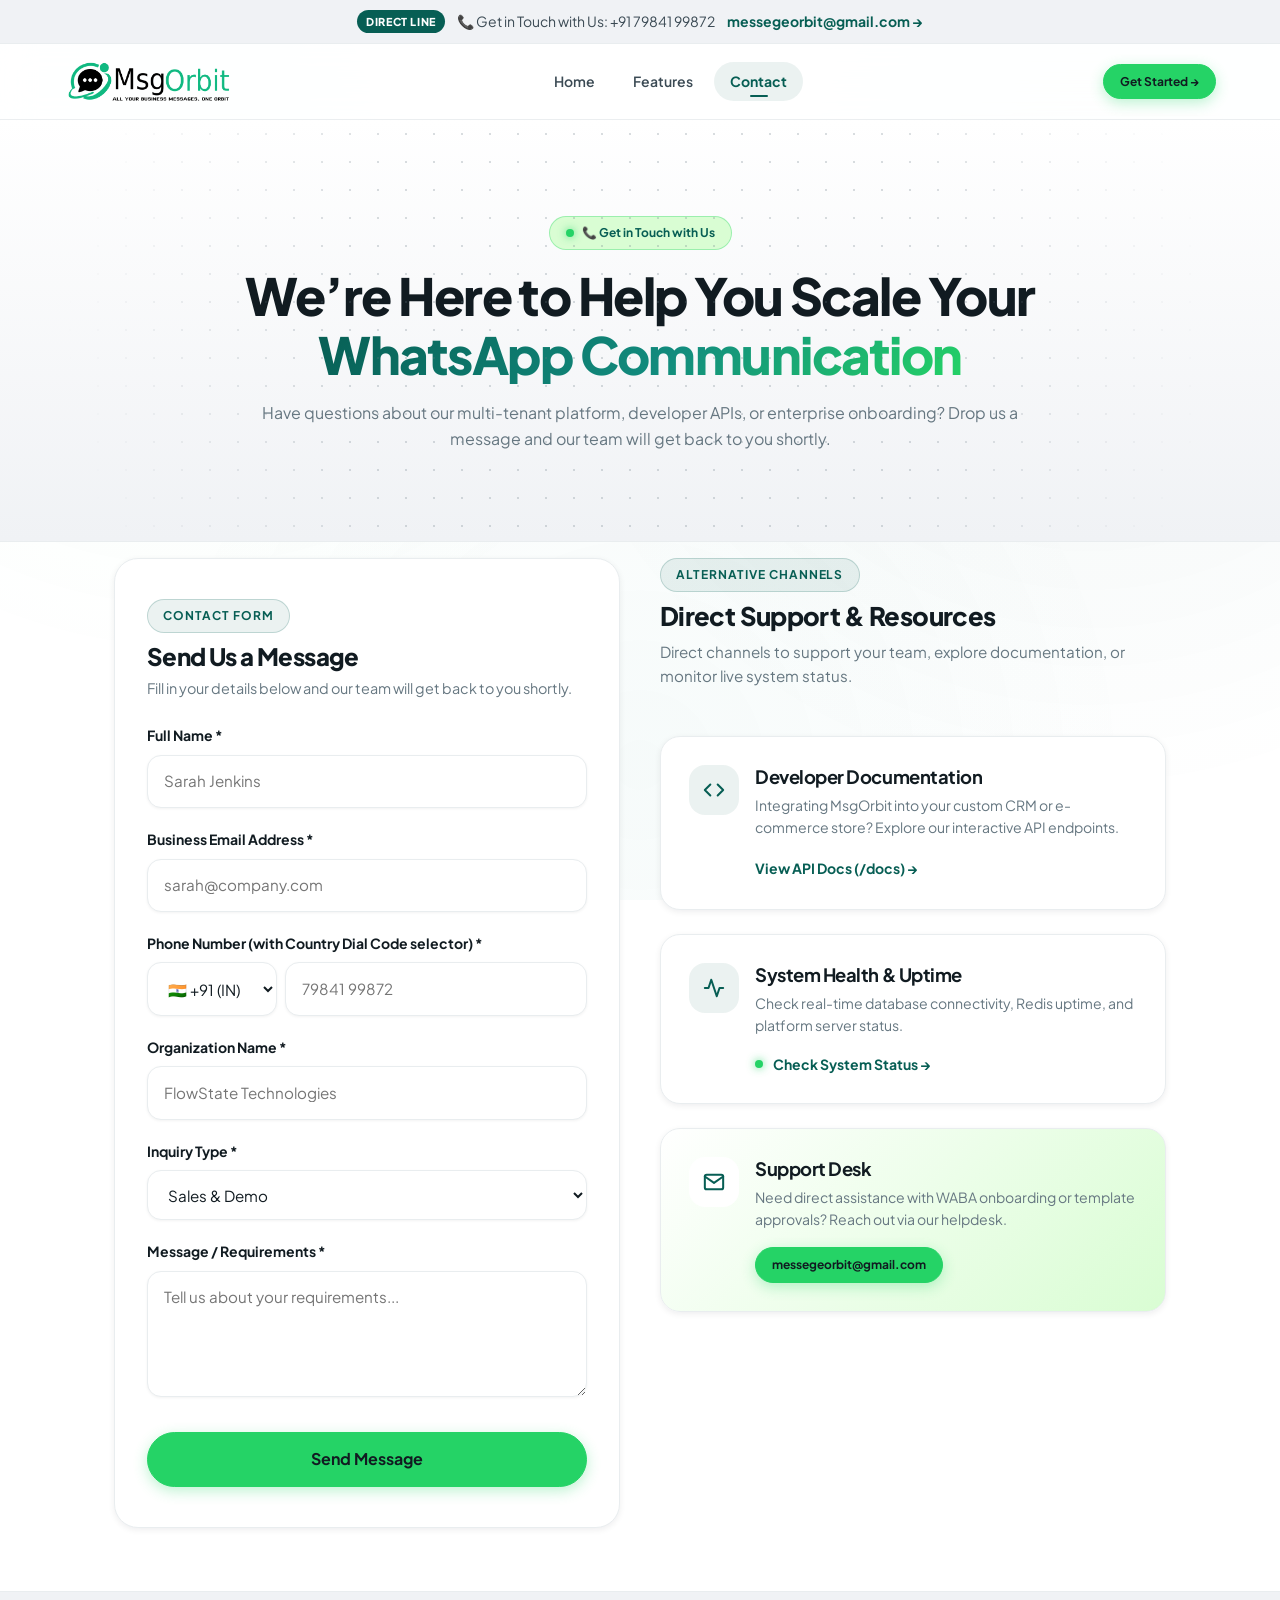
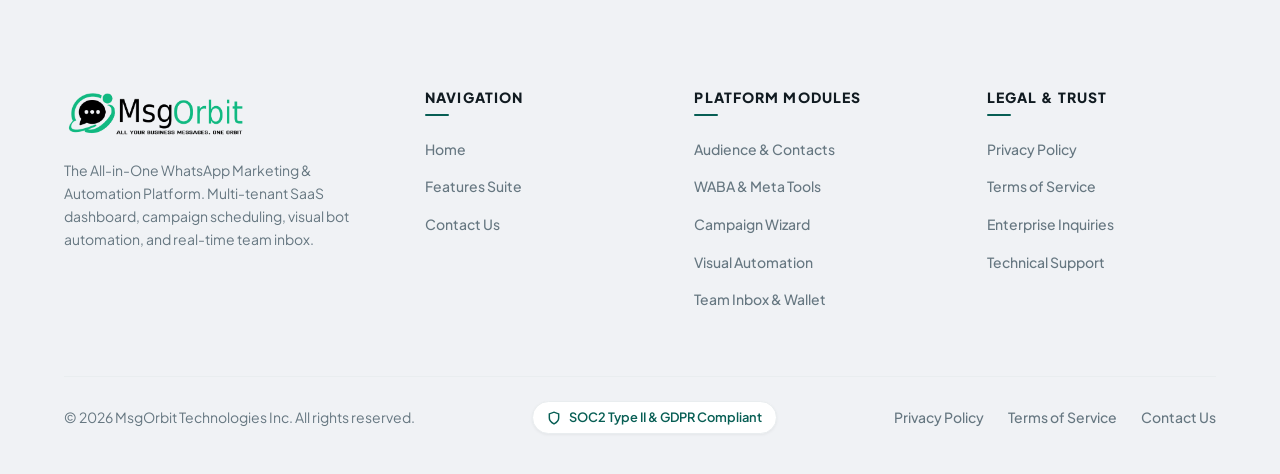
==== commit ce16ffa2: "enhance pricing page with new rate matrix, prepaid wallet cards, and assurance bar" ====
--- a/contact.html
+++ b/contact.html
@@ -35,7 +35,7 @@
       <nav class="nav-links">
         <a href="index.html" class="nav-link">Home</a>
         <a href="features.html" class="nav-link">Features</a>
-        <a href="pricing.html" class="nav-link">Pricing</a>
+        <!-- <a href="pricing.html" class="nav-link">Pricing</a> -->
         <a href="contact.html" class="nav-link active">Contact</a>
       </nav>
 
@@ -57,7 +57,7 @@
     <nav class="mobile-links">
       <a href="index.html" class="mobile-link">Home</a>
       <a href="features.html" class="mobile-link">Features</a>
-      <a href="pricing.html" class="mobile-link">Pricing</a>
+      <!-- <a href="pricing.html" class="mobile-link">Pricing</a> -->
       <a href="contact.html" class="mobile-link active">Contact</a>
     </nav>
     <div class="mobile-actions">
@@ -261,10 +261,6 @@
           <p class="footer-brand-desc">
             The All-in-One WhatsApp Marketing &amp; Automation Platform. Multi-tenant SaaS dashboard, campaign scheduling, visual bot automation, and real-time team inbox.
           </p>
-          <div class="footer-status-pill">
-            <span class="footer-status-dot"></span>
-            All Systems Operational (99.99%)
-          </div>
         </div>
 
         <!-- Col 1: Platform Navigation -->
@@ -273,7 +269,7 @@
           <ul class="footer-link-list">
             <li class="footer-link-item"><a href="index.html">Home</a></li>
             <li class="footer-link-item"><a href="features.html">Features Suite</a></li>
-            <li class="footer-link-item"><a href="pricing.html">Pricing Plans</a></li>
+            <!-- <li class="footer-link-item"><a href="pricing.html">Pricing Plans</a></li> -->
             <li class="footer-link-item"><a href="contact.html">Contact Us</a></li>
           </ul>
         </div>
@@ -296,7 +292,7 @@
           <ul class="footer-link-list">
             <li class="footer-link-item"><a href="privacy.html">Privacy Policy</a></li>
             <li class="footer-link-item"><a href="terms.html">Terms of Service</a></li>
-            <li class="footer-link-item"><a href="pricing.html#wallet">Prepaid Wallet Terms</a></li>
+            <!-- <li class="footer-link-item"><a href="pricing.html#wallet">Prepaid Wallet Terms</a></li> -->
             <li class="footer-link-item"><a href="contact.html">Enterprise Inquiries</a></li>
             <li class="footer-link-item"><a href="contact.html">Technical Support</a></li>
           </ul>
--- a/assets/css/style.css
+++ b/assets/css/style.css
@@ -1221,7 +1221,7 @@
   background-color: var(--primary-teal);
 }
 
-/* 17. Pricing Switch & Cards */
+/* 17. Pricing Switch, Cards, Rate Matrix & Prepaid Wallet Styles */
 .pricing-switch-wrap, .pricing-toggle-wrap {
   display: flex;
   align-items: center;
@@ -1286,9 +1286,9 @@
   margin-left: 0.4rem;
 }
 
-.pricing-grid {
+.pricing-grid, .pricing-grid-3 {
   display: grid;
-  grid-template-columns: repeat(auto-fit, minmax(300px, 1fr));
+  grid-template-columns: repeat(3, 1fr);
   gap: 2rem;
   align-items: stretch;
 }
@@ -1302,60 +1302,106 @@
   display: flex;
   flex-direction: column;
   position: relative;
-  transition: all 0.3s cubic-bezier(0.4, 0, 0.2, 1);
+  transition: all 0.35s cubic-bezier(0.4, 0, 0.2, 1);
 }
 
 .pricing-card:hover {
   box-shadow: var(--shadow-hover);
-  border-color: rgba(7, 94, 84, 0.3);
-  transform: translateY(-4px);
-}
-
+  border-color: rgba(7, 94, 84, 0.35);
+  transform: translateY(-8px);
+}
+
+/* Most Popular Plan (Quarterly) */
 .pricing-card-featured, .pricing-card-popular {
   border: 2px solid var(--primary-teal);
   box-shadow: var(--shadow-teal-glow), var(--shadow-lg);
+  background: linear-gradient(180deg, #FFFFFF 0%, #FAFCFC 100%);
   transform: scale(1.02);
 }
 
 .pricing-card-featured:hover, .pricing-card-popular:hover {
-  transform: scale(1.02) translateY(-4px);
+  transform: scale(1.02) translateY(-8px);
+  box-shadow: 0 16px 38px rgba(7, 94, 84, 0.18);
+}
+
+/* Best Value Plan (Annual) */
+.pricing-card-best-value {
+  border: 2px solid var(--brand-green-dark);
+  box-shadow: 0 12px 34px rgba(18, 140, 126, 0.14), var(--shadow-md);
+  background: linear-gradient(180deg, #FFFFFF 0%, #F5FBF8 100%);
+}
+
+.pricing-card-best-value:hover {
+  transform: translateY(-8px);
+  border-color: var(--brand-green);
+  box-shadow: var(--shadow-green-glow), var(--shadow-xl);
 }
 
 .popular-badge, .pricing-badge-popular {
   position: absolute;
   top: -14px;
-  right: 24px;
+  left: 50%;
+  transform: translateX(-50%);
   background-color: var(--primary-teal);
   color: #FFFFFF;
   font-size: 0.72rem;
   font-weight: 800;
   letter-spacing: 0.06em;
-  padding: 0.35rem 0.95rem;
+  padding: 0.38rem 1.1rem;
   border-radius: var(--radius-full);
-  box-shadow: 0 4px 12px rgba(7, 94, 84, 0.3);
+  box-shadow: 0 4px 14px rgba(7, 94, 84, 0.35);
+  white-space: nowrap;
+}
+
+.best-value-badge {
+  position: absolute;
+  top: -14px;
+  left: 50%;
+  transform: translateX(-50%);
+  background: linear-gradient(135deg, var(--brand-green-dark) 0%, var(--primary-teal) 100%);
+  color: #FFFFFF;
+  font-size: 0.72rem;
+  font-weight: 800;
+  letter-spacing: 0.06em;
+  padding: 0.38rem 1.1rem;
+  border-radius: var(--radius-full);
+  box-shadow: 0 4px 14px rgba(18, 140, 126, 0.35);
+  white-space: nowrap;
 }
 
 .pricing-plan-name {
-  font-size: 1.5rem;
-  margin-bottom: 0.5rem;
+  font-size: 1.55rem;
+  font-weight: 800;
+  color: var(--text-main);
+  margin-bottom: 0.35rem;
+}
+
+.pricing-plan-target {
+  font-size: 0.8rem;
+  font-weight: 700;
+  color: var(--primary-teal);
+  text-transform: uppercase;
+  letter-spacing: 0.05em;
+  margin-bottom: 0.65rem;
 }
 
 .pricing-plan-desc {
   font-size: var(--fs-body-sm);
   color: var(--text-muted);
-  margin-bottom: 1.5rem;
-  min-height: 44px;
+  margin-bottom: 1.25rem;
+  min-height: 42px;
+  line-height: 1.5;
 }
 
 .pricing-price-wrap {
   display: flex;
   align-items: baseline;
   gap: 0.25rem;
-  margin-bottom: 1.5rem;
+  margin-bottom: 0.35rem;
 }
 
 .price-currency {
-  font-size: 1.5rem;
+  font-size: 1.65rem;
   font-weight: 800;
   color: var(--text-main);
 }
@@ -1371,7 +1417,52 @@
 .price-period {
   color: var(--text-muted);
   font-size: var(--fs-body-sm);
+  font-weight: 700;
+  margin-left: 0.25rem;
+}
+
+.pricing-sub-price {
+  font-size: 0.85rem;
+  color: var(--text-muted);
   font-weight: 600;
+  margin-bottom: 0.75rem;
+}
+
+.pricing-savings-pill {
+  display: inline-flex;
+  align-items: center;
+  gap: 0.35rem;
+  padding: 0.3rem 0.75rem;
+  border-radius: var(--radius-full);
+  font-size: 0.76rem;
+  font-weight: 800;
+  letter-spacing: 0.02em;
+  margin-bottom: 1.25rem;
+  align-self: flex-start;
+}
+
+.pricing-savings-pill.pill-green {
+  background-color: var(--brand-green-subtle);
+  color: var(--primary-teal-dark);
+  border: 1px solid var(--brand-green-border);
+}
+
+.pricing-savings-pill.pill-teal {
+  background-color: var(--primary-teal-light);
+  color: var(--primary-teal);
+  border: 1px solid var(--primary-teal-border);
+}
+
+.pricing-savings-pill.pill-neutral {
+  background-color: var(--bg-surface);
+  color: var(--text-secondary);
+  border: 1px solid var(--border-light);
+}
+
+.pricing-divider {
+  height: 1px;
+  background-color: var(--border-light);
+  margin: 0.5rem 0 1.25rem;
 }
 
 .pricing-features-list, .pricing-features {
@@ -1390,21 +1481,301 @@
   gap: 0.65rem;
   font-size: var(--fs-body-sm);
   color: var(--text-secondary);
+  line-height: 1.45;
 }
 
 .pricing-feature-icon, .pricing-feature-check {
   color: var(--brand-green-dark);
+  background-color: var(--brand-green-subtle);
+  width: 20px;
+  height: 20px;
+  border-radius: 50%;
+  display: inline-flex;
+  align-items: center;
+  justify-content: center;
   flex-shrink: 0;
-  margin-top: 2px;
+  margin-top: 1px;
+}
+
+.pricing-feature-icon svg, .pricing-feature-check svg {
+  stroke: var(--brand-green-dark);
 }
 
 .pricing-cta {
   width: 100%;
   text-align: center;
   margin-top: auto;
-}
-
-/* Interactive Volume Calculator */
+  justify-content: center;
+}
+
+/* Plan Assurance Quick Bar */
+.plan-assurance-bar {
+  display: grid;
+  grid-template-columns: repeat(4, 1fr);
+  gap: 1rem;
+  background-color: var(--bg-surface);
+  border: 1px solid var(--border-light);
+  border-radius: var(--radius-xl);
+  padding: 1.25rem 1.75rem;
+  margin: 3rem auto 0;
+  max-width: 1080px;
+}
+
+.assurance-item {
+  display: flex;
+  align-items: center;
+  gap: 0.65rem;
+  font-size: var(--fs-body-sm);
+  font-weight: 600;
+  color: var(--text-secondary);
+}
+
+.assurance-icon {
+  color: var(--primary-teal);
+  flex-shrink: 0;
+}
+
+/* WhatsApp Message Delivery Rate Cards */
+.rates-grid {
+  display: grid;
+  grid-template-columns: repeat(3, 1fr);
+  gap: 2rem;
+  align-items: stretch;
+}
+
+.rate-card {
+  background-color: var(--bg-surface-card);
+  border: 1px solid var(--border-light);
+  border-radius: var(--radius-2xl);
+  padding: 2.25rem 1.85rem;
+  box-shadow: var(--shadow-sm);
+  display: flex;
+  flex-direction: column;
+  position: relative;
+  transition: all 0.35s cubic-bezier(0.4, 0, 0.2, 1);
+}
+
+.rate-card:hover {
+  transform: translateY(-6px);
+  box-shadow: var(--shadow-hover);
+  border-color: rgba(7, 94, 84, 0.35);
+}
+
+.rate-card-header {
+  display: flex;
+  justify-content: space-between;
+  align-items: flex-start;
+  margin-bottom: 1.25rem;
+}
+
+.rate-icon-badge {
+  width: 48px;
+  height: 48px;
+  border-radius: var(--radius-lg);
+  background-color: var(--primary-teal-light);
+  color: var(--primary-teal);
+  display: flex;
+  align-items: center;
+  justify-content: center;
+  font-size: 1.5rem;
+}
+
+.rate-tag-badge {
+  font-size: 0.72rem;
+  font-weight: 800;
+  letter-spacing: 0.06em;
+  text-transform: uppercase;
+  padding: 0.25rem 0.7rem;
+  border-radius: var(--radius-full);
+}
+
+.rate-tag-badge.badge-marketing {
+  background-color: var(--color-purple-bg);
+  color: var(--color-purple);
+  border: 1px solid var(--color-purple-border);
+}
+
+.rate-tag-badge.badge-utility {
+  background-color: var(--color-blue-bg);
+  color: var(--color-blue);
+  border: 1px solid var(--color-blue-border);
+}
+
+.rate-tag-badge.badge-auth {
+  background-color: var(--brand-green-subtle);
+  color: var(--brand-green-dark);
+  border: 1px solid var(--brand-green-border);
+}
+
+.rate-title {
+  font-size: 1.35rem;
+  font-weight: 800;
+  color: var(--text-main);
+  margin-bottom: 0.35rem;
+}
+
+.rate-desc {
+  font-size: var(--fs-body-sm);
+  color: var(--text-muted);
+  line-height: 1.5;
+  margin-bottom: 1.5rem;
+  min-height: 42px;
+}
+
+.rate-price-box {
+  background-color: var(--bg-surface);
+  border: 1px solid var(--border-light);
+  border-radius: var(--radius-lg);
+  padding: 1rem 1.25rem;
+  margin-bottom: 1.5rem;
+  display: flex;
+  align-items: baseline;
+  justify-content: space-between;
+}
+
+.rate-price-main {
+  display: flex;
+  align-items: baseline;
+  gap: 0.2rem;
+}
+
+.rate-currency {
+  font-size: 1.35rem;
+  font-weight: 800;
+  color: var(--text-main);
+}
+
+.rate-num {
+  font-family: var(--font-heading);
+  font-size: 2.25rem;
+  font-weight: 800;
+  color: var(--text-main);
+  line-height: 1;
+}
+
+.rate-unit {
+  font-size: 0.8rem;
+  color: var(--text-muted);
+  font-weight: 700;
+}
+
+.rate-delivery-status {
+  font-size: 0.72rem;
+  font-weight: 700;
+  color: var(--brand-green-dark);
+  background-color: #FFFFFF;
+  padding: 0.2rem 0.55rem;
+  border-radius: var(--radius-full);
+  border: 1px solid var(--brand-green-border);
+}
+
+.rate-features-list {
+  list-style: none;
+  padding: 0;
+  margin: 0 0 1.5rem;
+  display: flex;
+  flex-direction: column;
+  gap: 0.75rem;
+  flex-grow: 1;
+}
+
+.rate-feature-item {
+  display: flex;
+  align-items: flex-start;
+  gap: 0.6rem;
+  font-size: var(--fs-body-sm);
+  color: var(--text-secondary);
+}
+
+.rate-check-icon {
+  color: var(--brand-green-dark);
+  flex-shrink: 0;
+  margin-top: 2px;
+}
+
+.rate-refund-box {
+  margin-top: auto;
+  padding: 0.85rem 1rem;
+  background-color: var(--brand-green-subtle);
+  border: 1px dashed var(--brand-green-border);
+  border-radius: var(--radius-md);
+  font-size: 0.78rem;
+  font-weight: 600;
+  color: var(--primary-teal-dark);
+  display: flex;
+  align-items: center;
+  gap: 0.5rem;
+}
+
+/* Prepaid Wallet Architecture Cards */
+.wallet-flow-grid {
+  display: grid;
+  grid-template-columns: repeat(4, 1fr);
+  gap: 1.5rem;
+  margin-top: 2.5rem;
+}
+
+.wallet-flow-card {
+  background-color: var(--bg-surface-card);
+  border: 1px solid var(--border-light);
+  border-radius: var(--radius-2xl);
+  padding: 2rem 1.65rem;
+  box-shadow: var(--shadow-sm);
+  position: relative;
+  display: flex;
+  flex-direction: column;
+  transition: all 0.3s cubic-bezier(0.4, 0, 0.2, 1);
+}
+
+.wallet-flow-card:hover {
+  transform: translateY(-5px);
+  box-shadow: var(--shadow-hover);
+  border-color: rgba(7, 94, 84, 0.3);
+}
+
+.wallet-step-badge {
+  position: absolute;
+  top: 1.25rem;
+  right: 1.25rem;
+  width: 28px;
+  height: 28px;
+  border-radius: 50%;
+  background-color: var(--primary-teal-light);
+  color: var(--primary-teal);
+  font-family: var(--font-heading);
+  font-size: 0.82rem;
+  font-weight: 800;
+  display: flex;
+  align-items: center;
+  justify-content: center;
+}
+
+.wallet-icon-wrap {
+  width: 48px;
+  height: 48px;
+  border-radius: var(--radius-lg);
+  background-color: var(--brand-green-subtle);
+  color: var(--brand-green-dark);
+  display: flex;
+  align-items: center;
+  justify-content: center;
+  margin-bottom: 1.25rem;
+}
+
+.wallet-card-title {
+  font-size: 1.15rem;
+  font-weight: 800;
+  color: var(--text-main);
+  margin-bottom: 0.6rem;
+}
+
+.wallet-card-desc {
+  font-size: var(--fs-body-sm);
+  color: var(--text-muted);
+  line-height: 1.55;
+}
+
+/* Interactive Volume & Delivery Rate Calculator */
 .pricing-calculator-card {
   background-color: var(--bg-surface-card);
   border: 1px solid var(--border-light);
@@ -1412,11 +1783,73 @@
   padding: 2.75rem;
   box-shadow: var(--shadow-md);
   margin: 3.5rem auto 0;
-  max-width: 880px;
+  max-width: 960px;
+}
+
+.calc-type-selector {
+  display: grid;
+  grid-template-columns: repeat(3, 1fr);
+  gap: 0.85rem;
+  margin-bottom: 2rem;
+}
+
+.calc-type-btn {
+  background-color: var(--bg-surface);
+  border: 1.5px solid var(--border-light);
+  border-radius: var(--radius-lg);
+  padding: 0.85rem 1rem;
+  text-align: left;
+  cursor: pointer;
+  transition: all 0.2s var(--ease-whatsapp);
+  display: flex;
+  flex-direction: column;
+  gap: 0.25rem;
+}
+
+.calc-type-btn:hover {
+  border-color: var(--primary-teal-border);
+  background-color: #FFFFFF;
+}
+
+.calc-type-btn.active {
+  border-color: var(--primary-teal);
+  background-color: var(--primary-teal-light);
+  box-shadow: 0 0 0 1px var(--primary-teal);
+}
+
+.calc-type-name {
+  font-size: 0.9rem;
+  font-weight: 700;
+  color: var(--text-main);
+}
+
+.calc-type-rate {
+  font-size: 0.78rem;
+  color: var(--primary-teal);
+  font-weight: 800;
 }
 
 .volume-slider-wrap {
-  margin: 1.75rem 0 2.25rem;
+  margin: 1.75rem 0 2rem;
+}
+
+.volume-slider-header {
+  display: flex;
+  justify-content: space-between;
+  align-items: center;
+  margin-bottom: 0.75rem;
+}
+
+.volume-slider-label {
+  font-size: var(--fs-body-sm);
+  font-weight: 700;
+  color: var(--text-main);
+}
+
+.volume-slider-display {
+  font-size: 1.15rem;
+  font-weight: 800;
+  color: var(--primary-teal);
 }
 
 .volume-slider-input {
@@ -1436,7 +1869,7 @@
   border-radius: 50%;
   background: var(--brand-green);
   cursor: pointer;
-  box-shadow: 0 0 10px rgba(37, 211, 102, 0.5);
+  box-shadow: 0 0 12px rgba(37, 211, 102, 0.5);
   border: 2px solid #FFFFFF;
   transition: transform var(--transition-fast);
 }
@@ -1445,16 +1878,98 @@
   transform: scale(1.2);
 }
 
-.calc-result-box {
-  display: flex;
-  justify-content: space-between;
-  align-items: center;
+.calc-preset-pills {
+  display: flex;
+  gap: 0.5rem;
+  margin-top: 0.85rem;
+  flex-wrap: wrap;
+}
+
+.calc-preset-btn {
   background-color: var(--bg-surface);
   border: 1px solid var(--border-light);
+  border-radius: var(--radius-full);
+  padding: 0.25rem 0.75rem;
+  font-size: 0.78rem;
+  font-weight: 700;
+  color: var(--text-secondary);
+  cursor: pointer;
+  transition: all var(--transition-fast);
+}
+
+.calc-preset-btn:hover, .calc-preset-btn.active {
+  background-color: var(--primary-teal);
+  color: #FFFFFF;
+  border-color: var(--primary-teal);
+}
+
+.calc-result-box {
+  display: grid;
+  grid-template-columns: 1fr 1fr;
+  background-color: var(--bg-surface);
+  border: 1px solid var(--border-light);
+  border-radius: var(--radius-xl);
+  padding: 1.5rem 1.75rem;
+  gap: 1.5rem;
+  margin-top: 1.75rem;
+  align-items: center;
+}
+
+.calc-cost-breakdown {
+  display: flex;
+  flex-direction: column;
+  gap: 0.35rem;
+}
+
+.calc-cost-label {
+  font-size: 0.82rem;
+  font-weight: 700;
+  color: var(--text-muted);
+  text-transform: uppercase;
+  letter-spacing: 0.04em;
+}
+
+.calc-cost-val {
+  font-family: var(--font-heading);
+  font-size: 2.25rem;
+  font-weight: 800;
+  color: var(--text-main);
+  line-height: 1.1;
+}
+
+.calc-cost-note {
+  font-size: 0.78rem;
+  color: var(--brand-green-dark);
+  font-weight: 700;
+}
+
+.calc-plan-recommendation {
+  background-color: #FFFFFF;
+  border: 1px solid var(--border-light);
   border-radius: var(--radius-lg);
-  padding: 1.35rem 1.75rem;
-  flex-wrap: wrap;
-  gap: 1rem;
+  padding: 1.15rem 1.35rem;
+  display: flex;
+  flex-direction: column;
+  gap: 0.35rem;
+}
+
+.calc-rec-label {
+  font-size: 0.75rem;
+  font-weight: 700;
+  color: var(--text-muted);
+  text-transform: uppercase;
+}
+
+.calc-rec-plan {
+  font-size: 1.1rem;
+  font-weight: 800;
+  color: var(--primary-teal);
+}
+
+.calc-rec-savings {
+  font-size: 0.8rem;
+  color: var(--text-secondary);
+  font-weight: 600;
 }
 
 /* Comparison Table */
@@ -2394,7 +2909,7 @@
     padding: 1.6rem 1.35rem;
   }
 
-  .pricing-grid {
+  .pricing-grid, .pricing-grid-3 {
     grid-template-columns: 1fr;
     gap: 1.75rem;
   }
@@ -2407,8 +2922,33 @@
     transform: translateY(-4px);
   }
 
+  .pricing-card-best-value:hover {
+    transform: translateY(-4px);
+  }
+
   .pricing-card {
     padding: 2rem 1.5rem;
+  }
+
+  .plan-assurance-bar {
+    grid-template-columns: 1fr 1fr;
+    gap: 1rem;
+    padding: 1.25rem 1rem;
+  }
+
+  .rates-grid {
+    grid-template-columns: 1fr;
+    gap: 1.5rem;
+  }
+
+  .wallet-flow-grid {
+    grid-template-columns: 1fr;
+    gap: 1.25rem;
+  }
+
+  .calc-type-selector {
+    grid-template-columns: 1fr;
+    gap: 0.65rem;
   }
 
   .pricing-calculator-card {
@@ -2417,10 +2957,15 @@
   }
 
   .calc-result-box {
-    flex-direction: column;
+    grid-template-columns: 1fr;
     align-items: stretch;
     text-align: center;
-    gap: 1rem;
+    gap: 1.25rem;
+    padding: 1.25rem;
+  }
+
+  .calc-cost-breakdown {
+    align-items: center;
   }
 
   .mockup-body {
@@ -2529,6 +3074,11 @@
     gap: 0.85rem;
   }
 
+  .plan-assurance-bar {
+    grid-template-columns: 1fr;
+    gap: 0.75rem;
+  }
+
   .pricing-price-wrap {
     flex-wrap: wrap;
   }
